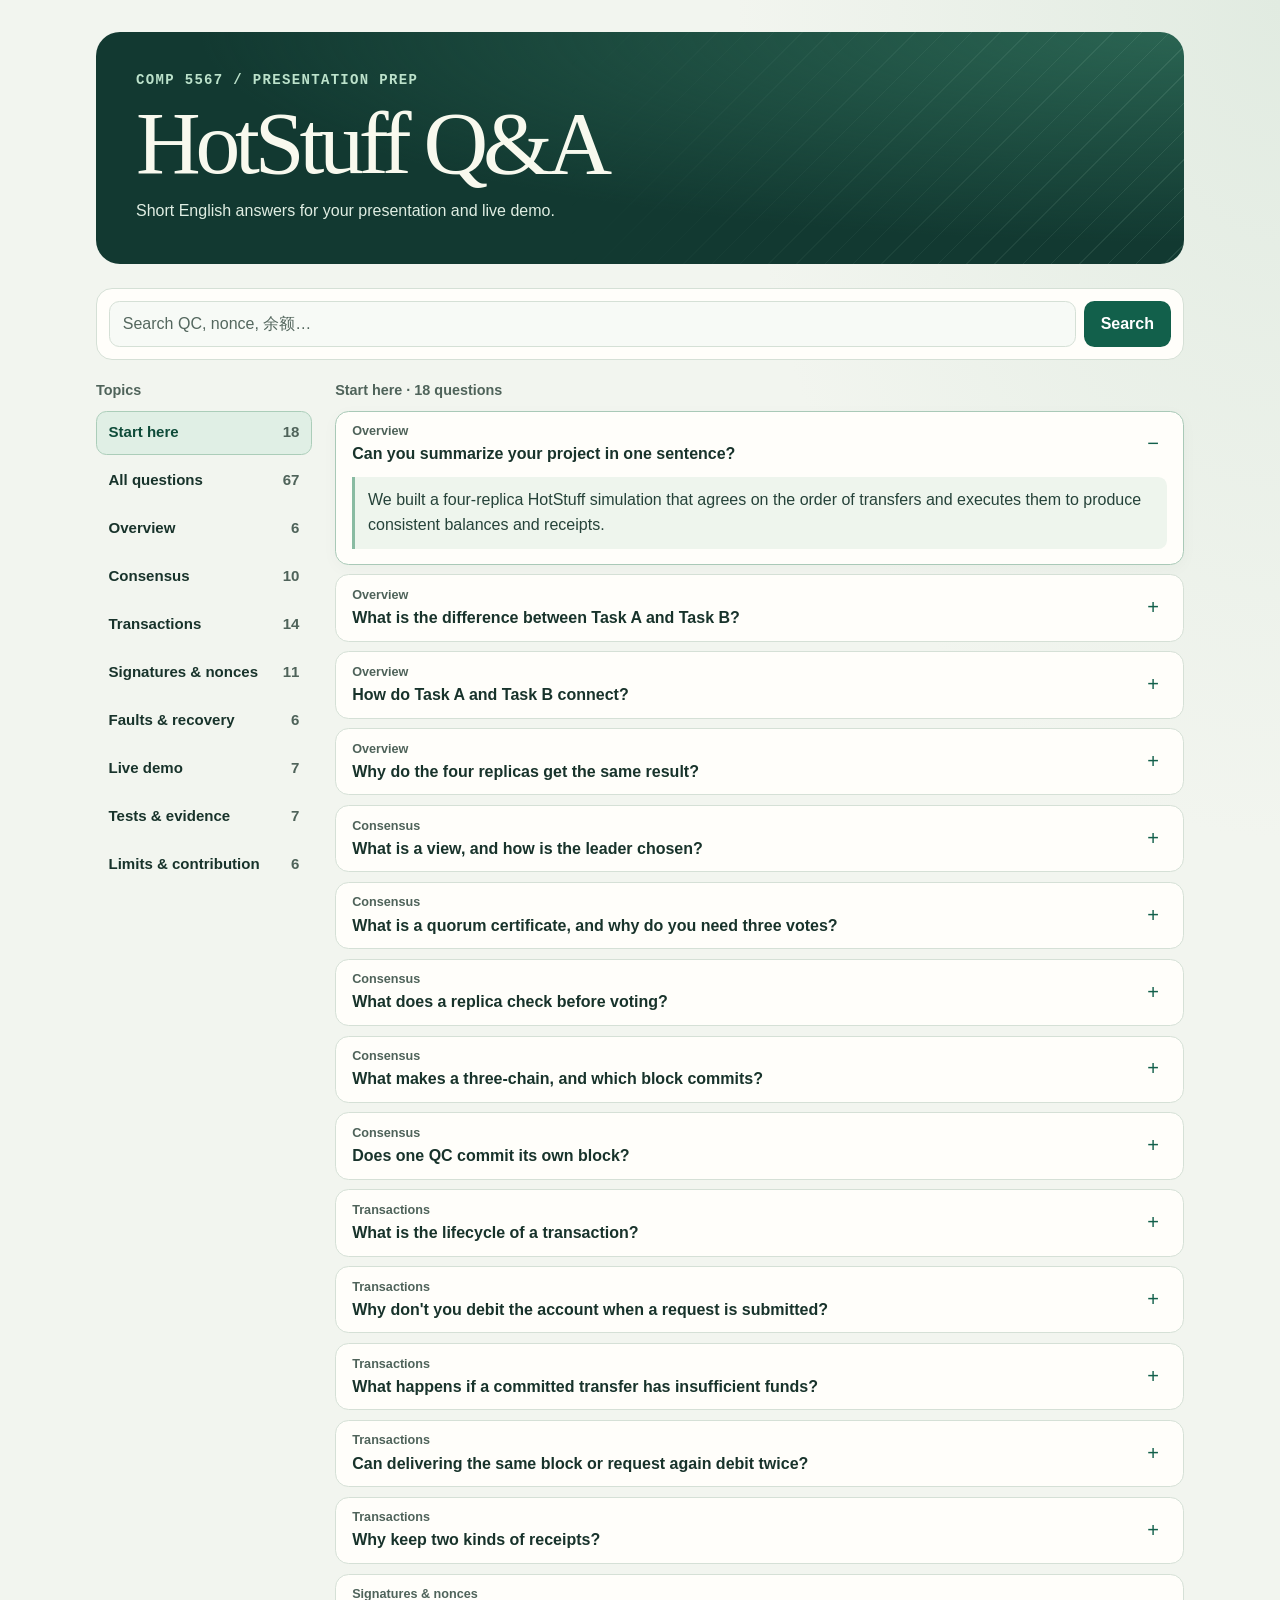
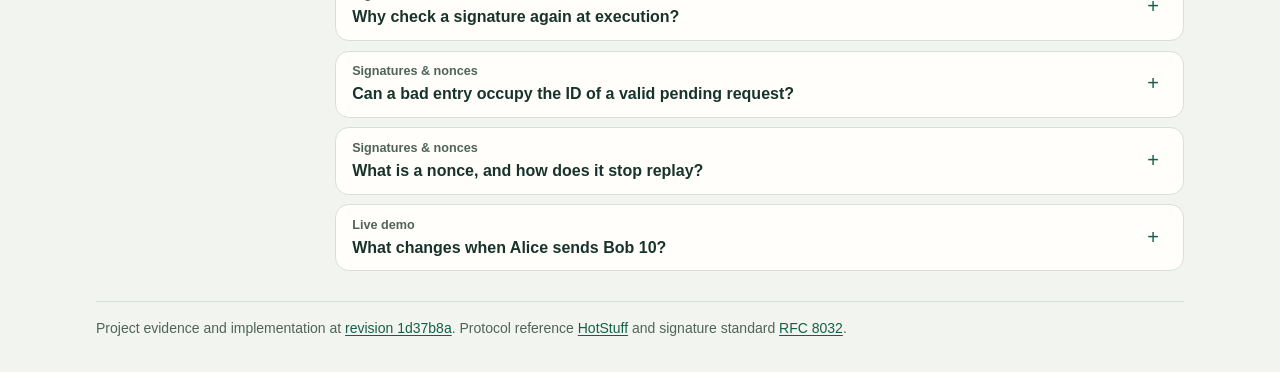
==== index.html @ a010de83 "Publish HotStuff presentation Q&A" ====
<!doctype html>
<html lang="en">
<head>
  <meta charset="utf-8">
  <meta name="viewport" content="width=device-width, initial-scale=1">
  <meta name="theme-color" content="#123931">
  <meta name="description" content="English presentation Q&A for the COMP 5567 HotStuff project.">
  <title>HotStuff Q&amp;A · COMP 5567</title>
  <style>
    :root {
      color-scheme: light;
      --paper: #f2f5ef;
      --surface: #fffefa;
      --ink: #18332b;
      --muted: #4f635a;
      --line: #d5e0d6;
      --accent: #12604b;
      --wash: #e0efe5;
      --hero: #123931;
      --font: "Avenir Next", "Trebuchet MS", sans-serif;
    }

    * { box-sizing: border-box; }
    body {
      margin: 0;
      color: var(--ink);
      background: radial-gradient(ellipse at top right, #e1ebe1, transparent 34rem), var(--paper);
      font: 1rem/1.55 var(--font);
    }
    button, input { font: inherit; }
    button, summary { -webkit-tap-highlight-color: transparent; }
    button { cursor: pointer; }
    [hidden] { display: none !important; }
    :focus-visible { outline: 3px solid #168568; outline-offset: 3px; }
    .shell { width: min(68rem, calc(100% - 3rem)); margin: 0 auto; }
    .hero {
      position: relative;
      overflow: hidden;
      isolation: isolate;
      margin: 2rem auto 1.5rem;
      padding: 2.35rem 2.5rem 2.5rem;
      border-radius: 1.5rem;
      color: #f8f9ee;
      background: radial-gradient(ellipse at top right, #2a6452, transparent 64%), var(--hero);
    }
    .hero::after {
      position: absolute;
      z-index: -1;
      inset: 0;
      content: "";
      background: repeating-linear-gradient(135deg, transparent 0 19px, #a8d2bc20 19px 20px);
      mask-image: linear-gradient(90deg, transparent 43%, #000);
      pointer-events: none;
    }
    .course {
      margin: 0 0 .5rem;
      color: #bce2cb;
      font: 600 .875rem/1.45 "SFMono-Regular", Consolas, monospace;
      letter-spacing: .095em;
      text-transform: uppercase;
    }
    h1 {
      margin: 0;
      font: 400 clamp(3.25rem, 7vw, 5.8rem)/1 Georgia, "Times New Roman", serif;
      letter-spacing: -.058em;
    }
    .hero p:last-child { max-width: 32rem; margin: .75rem 0 0; color: #e0eee3; }
    .tools {
      background: var(--surface);
      border: 1px solid var(--line);
      border-radius: 1rem;
      padding: .75rem;
      margin-bottom: 1.15rem;
    }
    .search { display: flex; align-items: stretch; gap: .5rem; }
    .search input {
      width: 100%;
      min-width: 0;
      min-height: 2.875rem;
      padding: .58rem .8rem;
      border: 1px solid var(--line);
      border-radius: .65rem;
      background: #f7faf6;
      color: var(--ink);
      font-size: 1rem;
    }
    .search input::placeholder { color: #54675e; }
    .search button {
      min-height: 2.875rem;
      padding: .55rem 1rem;
      border: 1px solid transparent;
      border-radius: .65rem;
      font-weight: 700;
    }
    .search-submit { background: var(--accent); color: white; }
    .search-submit:hover { background: var(--hero); }
    .search-clear { background: var(--wash); color: var(--ink); }
    .layout { display: grid; grid-template-columns: 13.5rem minmax(0, 1fr); gap: 1.45rem; }
    .topics { align-self: start; position: sticky; top: .75rem; }
    .topic-title, .result-header {
      margin: 0 0 .6rem;
      font-size: .9rem;
      font-weight: 700;
      color: var(--muted);
    }
    .topic-list { display: grid; gap: .25rem; }
    .topic-select { display: none; }
    .topic {
      display: flex;
      justify-content: space-between;
      gap: .7rem;
      min-height: 2.75rem;
      padding: .54rem .72rem;
      text-align: left;
      border: 1px solid transparent;
      border-radius: .65rem;
      background: transparent;
      color: var(--ink);
      font-size: .94rem;
      font-weight: 650;
    }
    .topic-count { color: var(--muted); font-variant-numeric: tabular-nums; }
    .topic:hover { background: #e9f0e8; }
    .topic[aria-pressed="true"] {
      background: var(--wash);
      border-color: #abcdb9;
      color: #0e4b39;
    }
    .card {
      margin: 0 0 .6rem;
      border: 1px solid var(--line);
      border-radius: .85rem;
      background: var(--surface);
    }
    .card[open] { border-color: #a9c9b7; box-shadow: 0 4px 16px #14382e08; }
    .card summary {
      display: grid;
      grid-template-columns: 1fr 1.75rem;
      align-items: center;
      gap: .5rem;
      min-height: 3.4rem;
      padding: .72rem 1rem;
      border-radius: .85rem;
      cursor: pointer;
      list-style: none;
      font-weight: 700;
      line-height: 1.38;
    }
    .card summary::-webkit-details-marker { display: none; }
    .card summary::after {
      content: "+";
      justify-self: center;
      color: var(--accent);
      font-size: 1.25rem;
      font-weight: 500;
    }
    .card[open] summary::after { content: "−"; }
    .card summary:hover { background: #f6f9f4; }
    .card-group {
      display: block;
      margin-bottom: .17rem;
      color: var(--muted);
      font-size: .79rem;
      font-weight: 600;
    }
    .answer {
      margin: 0 1rem .9rem;
      padding: .72rem .8rem;
      border-left: 3px solid #89bba2;
      border-radius: 0 .55rem .55rem 0;
      color: #254239;
      background: #eef5ed;
      overflow-wrap: anywhere;
    }
    .empty { padding: 1.25rem; border: 1px dashed #aac2b3; border-radius: .85rem; color: var(--muted); }
    footer { margin-top: 1.25rem; padding: 1rem 0 2rem; border-top: 1px solid var(--line); color: var(--muted); font-size: .875rem; }
    footer a { color: var(--accent); text-underline-offset: .15em; }
    .sr-only {
      position: absolute;
      width: 1px;
      height: 1px;
      overflow: hidden;
      clip-path: inset(50%);
      white-space: nowrap;
    }

    @media (max-width: 42rem) {
      .shell { width: calc(100% - 1.5rem); }
      .hero { margin: .75rem auto 1rem; padding: 1.35rem 1.1rem 1.45rem; border-radius: 1rem; }
      .hero p:last-child { margin-top: .55rem; }
      .tools { margin-bottom: .8rem; padding: .5rem; }
      .layout { display: block; }
      .topics { position: static; margin-bottom: .8rem; }
      .topic-title, .topic-list { display: none; }
      .topic-select {
        display: flex;
        align-items: center;
        gap: .6rem;
        color: var(--muted);
        font-size: .9rem;
        font-weight: 700;
      }
      .topic-select select {
        min-width: 0;
        min-height: 2.75rem;
        flex: 1;
        padding: .45rem .65rem;
        border: 1px solid #abcdb9;
        border-radius: .65rem;
        background: var(--surface);
        color: var(--ink);
        font: inherit;
      }
      .card summary { padding-inline: .8rem .54rem; }
      .answer { margin-inline: .8rem; }
      .search button { padding-inline: .66rem; }
    }
  </style>
</head>
<body>
  <header class="shell hero">
    <p class="course">COMP 5567 / Presentation prep</p>
    <h1>HotStuff Q&amp;A</h1>
    <p>Short English answers for your presentation and live demo.</p>
  </header>
  <main class="shell">
    <div class="tools">
      <form class="search" id="search-form" role="search">
        <label class="sr-only" for="search">Search questions and answers</label>
        <input id="search" type="search" placeholder="Search QC, nonce, 余额…" autocomplete="off" spellcheck="false">
        <button type="submit" class="search-submit">Search</button>
        <button type="button" class="search-clear" id="clear" hidden>Clear</button>
      </form>
    </div>
    <div class="layout">
      <nav class="topics" aria-label="Question topics">
        <p class="topic-title">Topics</p>
        <div class="topic-list" id="topics"></div>
        <label class="topic-select" for="topic-select">Topic
          <select id="topic-select"></select>
        </label>
      </nav>
      <section aria-labelledby="results">
        <h2 class="result-header" id="results" aria-live="polite"></h2>
        <div id="cards"></div>
        <p class="empty" id="empty" hidden>No matches. Try a shorter keyword or select All questions.</p>
        <noscript><p class="empty">Enable JavaScript to use the question list and search.</p></noscript>
      </section>
    </div>
    <footer>
      Project evidence and implementation at <a href="https://github.com/Oxidaner/COMP-5567-Distributed-Algorithms-and-Protocols-for-Blockchains-HotStuff-Project-Specification/tree/1d37b8a6346de3d87892faee4969b7e118e3c074">revision 1d37b8a</a>.
      Protocol reference <a href="https://reitermk.github.io/papers/2019/PODC.pdf">HotStuff</a> and signature standard <a href="https://www.rfc-editor.org/rfc/rfc8032">RFC 8032</a>.
    </footer>
  </main>
  <script>
    const groups = [
      { label: "Overview", items: [
        ["Can you summarize your project in one sentence?", "We built a four-replica HotStuff simulation that agrees on the order of transfers and executes them to produce consistent balances and receipts.", "overview introduction project summary 概述 项目", true],
        ["What is the difference between Task A and Task B?", "Task A agrees on the order of blocks and decides which ones are committed. Task B executes the transactions in those blocks and records the balances and receipts.", "roles architecture 分工 区别", true],
        ["How do Task A and Task B connect?", "After a quorum certificate is formed, dispatch_qc calls receive_qc on each replica. It hands the newly committed block IDs to execute_committed and then finalizes the transaction pool.", "handoff integration form_qc Node 接口 衔接", true],
        ["Why do the four replicas get the same result?", "They start with the same ledger and execute the same committed transactions in the same order. Each state machine uses deterministic rules without depending on a clock or random choices.", "replicated state machine determinism consistency agreement 一致性 确定性", true],
        ["How is the simulator organized?", "FastAPI and the dashboard expose the controls. HotStuffDemo runs the event queue. Each Node keeps its own consensus state and StateMachine. The whole simulation runs in one process.", "architecture layers coordinator frontend backend 结构 架构"],
        ["Which parts came from the starter?", "The starter supplied the framework, event queue, routes, dashboard and dispatch_qc. The project fills in the consensus and execution methods and adds signing, receipt display and verification tests.", "provided reused original files 教学模板"],
      ] },
      { label: "Consensus", items: [
        ["What is a view, and how is the leader chosen?", "A view is one round of consensus. The simulator rotates the leader from Node 1 through Node 4 as the view increases. It preserves the replicas' voting history and locks.", "leader round robin rotation next_view enter_view 视图 换届", true],
        ["How does the leader choose a parent block?", "It uses the block certified by its HighQC. The proposal includes that parent certificate as evidence for why it extends that block.", "propose justification parent branch 父块 提案"],
        ["What is a quorum certificate, and why do you need three votes?", "A QC records at least three distinct votes for the same block and view. Two sets of three among four replicas overlap in at least two identities. With at most one faulty replica, at least one identity in the overlap is correct.", "QC 3-of-4 majority BFT intersection 证书 法定人数", true],
        ["What does a replica check before voting?", "It checks the current leader, current view and the registered QC for the parent. It can vote only once per view and only when the proposal extends its locked branch or cites a newer parent QC.", "vote can_vote safe node lock rule 安全投票", true],
        ["What is the difference between HighQC and LockedQC?", "HighQC is the highest valid certificate the replica has learned and helps choose a parent. LockedQC protects a branch during voting. A proposal on a different branch needs a parent certificate newer than the lock.", "highest lock locked branch 锁"],
        ["What makes a three-chain, and which block commits?", "In our simulator, three directly linked blocks need QCs in consecutive views. When the third block gets its QC, the first block can commit together with any still-uncommitted ancestors, in ancestor-first order.", "A4 consecutive certify grandparent 三链 提交", true],
        ["Does one QC commit its own block?", "A QC certifies that block. In a normal sequence, the QC for B2 leaves B1 uncommitted. The QC for B3 completes the three-chain and commits B1.", "certified versus committed one qc 认证 确认", true],
        ["What happens if there is a gap between views?", "A view gap delays commitment because that chain is not consecutive. A later consecutive three-chain can still commit its oldest block and the earlier ancestors.", "timeout skipped view gap 连续 缺口"],
        ["Why are empty blocks useful?", "They keep consensus moving when there are no new transactions. They can also help commit earlier blocks and let us test Task A separately.", "empty payload no transactions 空块"],
        ["Can one node or two votes form a QC?", "The quorum remains three distinct valid voters. A leader cannot certify its own proposal alone, and repeated votes by one identity do not increase the count.", "quorum duplicate threshold 两票"],
      ] },
      { label: "Transactions", items: [
        ["What is the lifecycle of a transaction?", "A signed request enters the mempool. The leader selects it for a proposal. After the block commits, the replicas execute the payload, store receipts and remove finalized requests from the pool.", "lifecycle transaction flow B1 B2 B3 B4 交易流程", true],
        ["Why don't you debit the account when a request is submitted?", "At submission we do not have a committed order. That order determines which payments can succeed when an account tries to spend more than its balance. We debit only during committed execution.", "admission pending mempool early double spending 扣款 入池", true],
        ["What does submit validate?", "It checks that both accounts exist, the amount is a strict integer from one to one million, the nonce is a non-negative integer and the sender signature is valid. A new request also has to fit the sender's consecutive nonce queue.", "B1 submit validation invalid amount 准入 校验 金额"],
        ["What is the mempool, and when does an item leave it?", "It is the shared pool of admitted requests that are still pending. Selecting a request for a block leaves it in the pool. An execution outcome with a terminal transaction receipt allows it to be removed.", "transaction pool packing finalize_transactions 清池 交易池"],
        ["How do you choose transactions for a block?", "We choose pending requests in insertion order up to the configured limit, five by default. We exclude authenticated IDs already on the chosen parent chain when they are still in flight or have a final receipt.", "B2 select_transactions ancestry packing FIFO 打包 父链"],
        ["What happens to transactions in an abandoned proposal?", "They stay pending. A later leader can select them on a different branch, as long as that branch does not already contain them as eligible entries.", "fork orphan repropose abandoned branch 分叉 废弃"],
        ["How do you stop uncommitted blocks from executing?", "Before any transfer runs, execute_committed verifies that every block is known and locally committed. It also checks the commit order and rejects a batch that skips an earlier nonempty block still waiting to execute.", "B3 gates prevalidation execute_committed atomic 未提交 顺序"],
        ["Does atomic validation mean the whole block is rolled back if a transfer fails?", "Atomic validation applies to the input list of block IDs. After that list passes, each transfer has its own execution result. An insufficient-funds failure leaves earlier successful transfers in place.", "all-or-nothing rollback batch atomic 原子性 回滚"],
        ["What does StateMachine.apply do?", "It verifies identity, looks for a stored receipt and checks the nonce. It then checks the accounts, amount and funds. An eligible transfer updates balances and the nonce, and the execution result is recorded.", "apply debit credit ledger B3 B4 记账"],
        ["What happens if a committed transfer has insufficient funds?", "The balances stay the same and the transfer gets a rejected receipt. If the request is authenticated and its nonce matches, that nonce is consumed once and the finalized request leaves the pool.", "B3 B4 rejected balance failure insufficient 余额不足 失败", true],
        ["Can delivering the same block or request again debit twice?", "Re-delivering an executed block returns the stored position results. At the transaction level, a valid repeated ID returns its existing receipt. Both layers prevent a second debit.", "B4 retries idempotent duplicate redelivery 幂等 重试", true],
        ["Why keep two kinds of receipts?", "The canonical receipt is keyed by transaction ID for final status and deduplication. The execution receipt records the outcome at a block and position. That lets us expose a rejected entry without assigning its result to a legitimate transaction ID.", "canonical execution_receipts position identity 两类回执 位置", true],
        ["What does the batch limit control?", "It is the maximum number of transactions in each new proposal. The default is five. The UI offers one, two and five, and the API accepts positive integers. Reset restores five.", "B5 configure_batch payload capacity 上限 批量"],
        ["Why do you reject true as a batch limit?", "In Python, bool is a subclass of int. Requiring the actual int type prevents true from being accepted as one. Zero, negatives, fractions and strings are rejected too.", "B5 Python bool isinstance strict integer 布尔"],
      ] },
      { label: "Signatures & nonces", items: [
        ["What is signed, and who signs it?", "The browser or command-line client signs the same canonical JSON with the sender's Ed25519 private key. That JSON includes the chain domain, sender, receiver, amount and nonce. The replica verifies with the sender's public key.", "B6 Ed25519 canonical payload web crypto CLI 签名 私钥 公钥"],
        ["Why do you need canonical JSON and a chain domain?", "Sorted keys and compact JSON make the signed bytes identical across clients and replicas. The chain field binds the signature to this project's domain, so changing the domain changes what is being verified.", "canonicalization sorted domain separation 规范化 域"],
        ["How is the transaction ID calculated?", "It is Tx- followed by the first 24 hexadecimal digits of SHA-256 over the canonical payload. The ID is independent of the signature representation, so resending the same payload preserves its identity.", "stable ID hash digest identity signature case 哈希 身份"],
        ["Why check a signature again at execution?", "A replica executes what is inside the committed block. Verifying there checks that the payload still matches the signature and transaction ID, even if it was never accepted by the normal admission path.", "B6 verify twice defense in depth tamper 入池 执行 二次验签", true],
        ["What if the amount changes or a different account signs?", "Verification fails because the signed bytes or the expected public key no longer match. The request cannot enter the pool. If such an entry is encountered inside a committed block, it is rejected without consuming the sender's nonce.", "tampering wrong sender wrong key invalid signature 篡改 错签"],
        ["Can a bad entry occupy the ID of a valid pending request?", "The execution path checks the signature and recomputes the ID before looking up a receipt. Invalid entries get position-level failure results. They do not create a canonical receipt or remove the legitimate pending request.", "forged borrowed ID poisoning canonical failure 冒用 伪造 回执", true],
        ["What is a nonce, and how does it stop replay?", "It is a per-sender sequence number starting at zero. A new execution must use the sender's current nonce. An identical signed retry gets back the existing identity or outcome, while a different request cannot reuse a consumed nonce.", "B6 replay prevention stale past nonce 防重放 序号", true],
        ["Can future nonces be submitted?", "Yes, if the pending requests cover all earlier nonces from the current execution nonce. If zero and one are pending, two can enter the queue. Three is rejected until two is present.", "gap contiguous pending nonce future 缺号 跳号 连续"],
        ["Why does an authenticated failure consume a nonce?", "A valid request with the expected nonce has already taken its place in the committed order. Consuming it records a final outcome and lets later requests proceed. A wrong nonce or invalid signature consumes nothing.", "insufficient funds failure final nonce rejected 失败 消耗"],
        ["What is the difference between Retry and Sign & submit?", "Retry sends the exact same signed request, including its nonce, so it keeps the same ID. Sign and submit creates a new request using the next nonce available for that sender.", "retry button form new nonce 提交按钮 重试"],
        ["Are transaction signatures the same as QC votes?", "Transactions use Ed25519 signatures to verify sender authorization. Consensus QCs use node identities trusted by the simulator. They represent different kinds of evidence.", "consensus certificate threshold signature sender authentication 区别"],
      ] },
      { label: "Faults & recovery", items: [
        ["What happens when the leader crashes?", "The simulated timeout moves the system to a new view and rotates the leader. Three available replicas can continue making QCs. The crashed replica stays frozen until recovery.", "A6 timeout pacemaker failover 领导者 崩溃 超时"],
        ["What if only two replicas can vote?", "They cannot reach the quorum of three. The simulator may advance views, but it cannot certify new blocks with only two votes. We keep the safety threshold fixed.", "stall availability safety liveness 两节点 停滞"],
        ["How does a crashed replica catch up?", "It copies committed history and application state from a live peer. That includes balances, nonces and receipts. Recovery also preserves voting history and retains a higher locally justified lock or QC.", "A6 recover catch up sync receipts 恢复 同步"],
        ["What is equivocation, and how is it handled?", "A leader equivocates when it proposes conflicting blocks in the same view. Correct replicas can vote at most once in that view, and a QC requires three matching votes. That prevents both conflicting blocks from getting QCs under the one-fault model.", "A7 byzantine conflicting proposals double proposal 拜占庭 双提案"],
        ["What is checked when evidence is malformed?", "The system checks that votes come from distinct trusted identities and match the proposal's block and view. It also checks that certificates refer to the right blocks and views. Invalid evidence cannot advance the corresponding certificate or lock state.", "A7 invalid QC duplicate vote certificate malformed 非法 重复投票"],
        ["What is the difference between safety and liveness here?", "Safety means correct replicas do not commit conflicting histories. Liveness means they keep making progress under the required conditions. With only two eligible voters, we see a stall while the quorum rule still protects safety.", "progress agreement fault tolerance 安全性 活性"],
      ] },
      { label: "Live demo", items: [
        ["How would you demonstrate Task A on screen?", "I would reset, then use Next Step to show the leader's proposal, the individual votes and the QC. I would keep stepping until the first block becomes committed and point to the committed chain.", "dashboard preview step 操作 现场 共识"],
        ["What changes when Alice sends Bob 10?", "Both start at 100. While it is pending, they still have 100 each and Alice's nonce is zero. Once the block commits, Alice has 90, Bob has 110, Charlie stays at 100, and Alice's nonce becomes one.", "example worked balance 90 110 success 成功 示例", true],
        ["Which failure case would you show live?", "After Alice sends 10, I would submit another transfer of 101 with her next nonce. It enters the pool, then execution rejects it for insufficient funds. Alice stays at 90, her nonce becomes two and the request leaves the pool.", "demo rejection 101 insufficient funds 余额不足 现场"],
        ["What happens in the two transfers of 80 example?", "Starting at 100, Alice pays Bob 80 first and has 20 left. The next payment of 80 to Charlie is rejected. The final balances are 20, 180 and 100, and Alice's nonce is two.", "slides walkthrough 80 20 180 failed PPT 样例"],
        ["Why might a submitted transfer appear to do nothing?", "It may still be pending or its block may only be certified. I would check that the simulator is running, then look for the block's committed status and its transaction receipt.", "troubleshoot start pause pending why balance no change 卡住"],
        ["How would you show idempotency on the dashboard?", "I would retry the same signed request before commit and point out that there is still one pending ID. Then I would retry after execution and show that the receipt, balances and nonce remain unchanged.", "retry demo validate twice 界面 重试 幂等"],
        ["What does Live nodes agree mean?", "The dashboard compares the committed chain, balances, nonces and both sets of receipts across live replicas. A crashed replica is excluded until it comes back online.", "consistent indicator status agreement 一致 状态"],
      ] },
      { label: "Tests & evidence", items: [
        ["What are your test results?", "The full run on the report's revision passed 100 tests in tests and 41 in extensions_tests, for a total of 141. Those suites include integration checks and cover the recovery, Byzantine, batching and signing extensions.", "counts 141 100 41 test results 测试数量"],
        ["Why do the slides and report have different test counts?", "The slides show an earlier Task B snapshot with 29 core and 23 extension tests. The archived Task B logs show 29 and 24 after an additional extension test. The report records 100 and 41 for the merged project, so I cite the run that matches the version I am discussing.", "29 23 24 discrepancy PPT old slides 测试数字 不一致"],
        ["How did you test that balances change only after commitment?", "An integration test submits Alice to Bob for 10. It checks that she still has 100 after the second QC. When the third QC commits the first block, it checks the new balances and agreement across replicas.", "test_integration A3 A4 B3 before after 认证 提交"],
        ["Did you test Task B apart from Task A?", "Yes. Isolated tests use a committed-history fixture to check execution rules directly. Integration tests go through the actual event queue and dispatch_qc to verify that consensus triggers execution.", "unit integration fixture isolated tests 隔离 集成"],
        ["How did you test batch sizes?", "We ran seven one-unit transfers with limits one, two and five, checked every block against the limit, and checked the seven final receipts. All three runs ended with balances of 93, 107 and 100.", "test_batch seven 7 batching 93 107 批量测试"],
        ["How did you verify retries and signature checks?", "The tests cover retries before and after commit, altered payloads, wrong keys and changed transaction IDs. They also check that a valid request can still execute after an invalid entry claims the same ID.", "test_security security boundaries signatures replay 安全测试"],
        ["Did passing the tests prove the whole protocol correct?", "The tests show the expected results for the cases we exercised, including delivery orders, crashes and invalid requests. We did not formally verify all schedules or benchmark a real distributed deployment.", "proof beyond coverage test limitations formal 证明"],
      ] },
      { label: "Limits & contribution", items: [
        ["Is this running on four physical machines?", "The four replicas run in one process. The event queue simulates messages and timeout ticks, so we can reproduce specific schedules and inspect each step.", "simulation networking one process network P2P 单进程 四台"],
        ["What happens if the whole process restarts?", "The simulation returns to genesis. Its ledger, receipts, nonces and voting history are in memory. Recovery of an individual node works while a live peer still has the state.", "durability persistent storage process restart 重启 持久化"],
        ["Are the classroom keys safe for real accounts?", "The keys are public test fixtures so that the browser and CLI can reproduce the same signatures. Real accounts would need private key storage, authenticated registration and a deployment-specific signing domain.", "security fixture production key management 教学密钥"],
        ["What would you improve for a real deployment?", "I would start by running the replicas in separate processes and persisting votes, locks and committed state. Then I would add independently verifiable certificates and test network delays and partitions.", "limitation future work production scalability threshold 实际部署 改进"],
        ["Did you measure throughput or latency?", "We ran correctness checks and used the dashboard to observe protocol events. We did not measure production throughput or network latency. The dashboard's step interval is for the demo.", "performance TPS benchmark timing 性能 延迟"],
        ["Which part did you personally work on?", "Use your own work here. A short answer is: “I worked on [function or feature]. I tested [specific scenario], which showed [actual result]. My evidence is [commit or file].”", "contribution individual responsibility AI role commits 个人贡献 分工"],
      ] },
    ];

    const questions = groups.flatMap(({label, items}) => items.map(
      ([question, answer, keywords, priority = false]) => ({label, question, answer, keywords, priority})
    ));
    const filters = [
      {label: "Start here", matches: item => item.priority},
      {label: "All questions", matches: () => true},
      ...groups.map(({label}) => ({label, matches: item => item.label === label})),
    ];
    const allQuestions = filters[1];
    let activeFilter = filters[0];
    const topics = document.querySelector("#topics");
    const topicSelect = document.querySelector("#topic-select");
    const cards = document.querySelector("#cards");
    const input = document.querySelector("#search");
    const clear = document.querySelector("#clear");
    const status = document.querySelector("#results");
    const empty = document.querySelector("#empty");

    function words(text) {
      return text.toLowerCase().replace(/['’]/g, "").replace(/[^\p{L}\p{N}]+/gu, " ").trim();
    }

    for (const item of questions) {
      const details = document.createElement("details");
      details.className = "card";
      const summary = document.createElement("summary");
      const heading = document.createElement("span");
      const group = document.createElement("span");
      group.className = "card-group";
      group.textContent = item.label;
      heading.append(group, document.createTextNode(item.question));
      summary.append(heading);
      const answer = document.createElement("p");
      answer.className = "answer";
      answer.lang = "en";
      answer.textContent = item.answer;
      details.append(summary, answer);
      cards.append(details);
      item.card = details;
      item.group = group;
      item.searchText = words([item.question, item.answer, item.label, item.keywords].join(" "));
    }

    function choose(filter) {
      activeFilter = filter;
      if (filter === filters[0]) input.value = "";
      update();
    }

    for (const [index, filter] of filters.entries()) {
      const button = document.createElement("button");
      button.className = "topic";
      button.type = "button";
      const count = document.createElement("span");
      count.className = "topic-count";
      count.textContent = questions.filter(filter.matches).length;
      button.append(document.createTextNode(filter.label), count);
      button.addEventListener("click", () => choose(filter));
      filter.button = button;
      topics.append(button);
      topicSelect.add(new Option(`${filter.label} (${count.textContent})`, String(index)));
    }

    function update() {
      const tokens = words(input.value).split(" ").filter(Boolean);
      if (tokens.length && activeFilter === filters[0]) activeFilter = allQuestions;
      let matches = 0;
      for (const item of questions) {
        const visible = activeFilter.matches(item) && tokens.every(token => item.searchText.includes(token));
        item.card.hidden = !visible;
        item.group.hidden = activeFilter !== filters[0] && activeFilter !== allQuestions;
        if (visible) matches += 1;
      }
      for (const filter of filters) {
        filter.button.setAttribute("aria-pressed", String(filter === activeFilter));
      }
      topicSelect.value = String(filters.indexOf(activeFilter));
      status.textContent = `${activeFilter.label} · ${matches} ${matches === 1 ? "question" : "questions"}`;
      clear.hidden = !input.value;
      empty.hidden = matches > 0;
    }

    document.querySelector("#search-form").addEventListener("submit", event => {
      event.preventDefault();
      update();
    });
    topicSelect.addEventListener("change", () => choose(filters[Number(topicSelect.value)]));
    input.addEventListener("input", update);
    clear.addEventListener("click", () => {
      input.value = "";
      input.focus();
      update();
    });
    questions[0].card.open = true;
    update();
  </script>
</body>
</html>
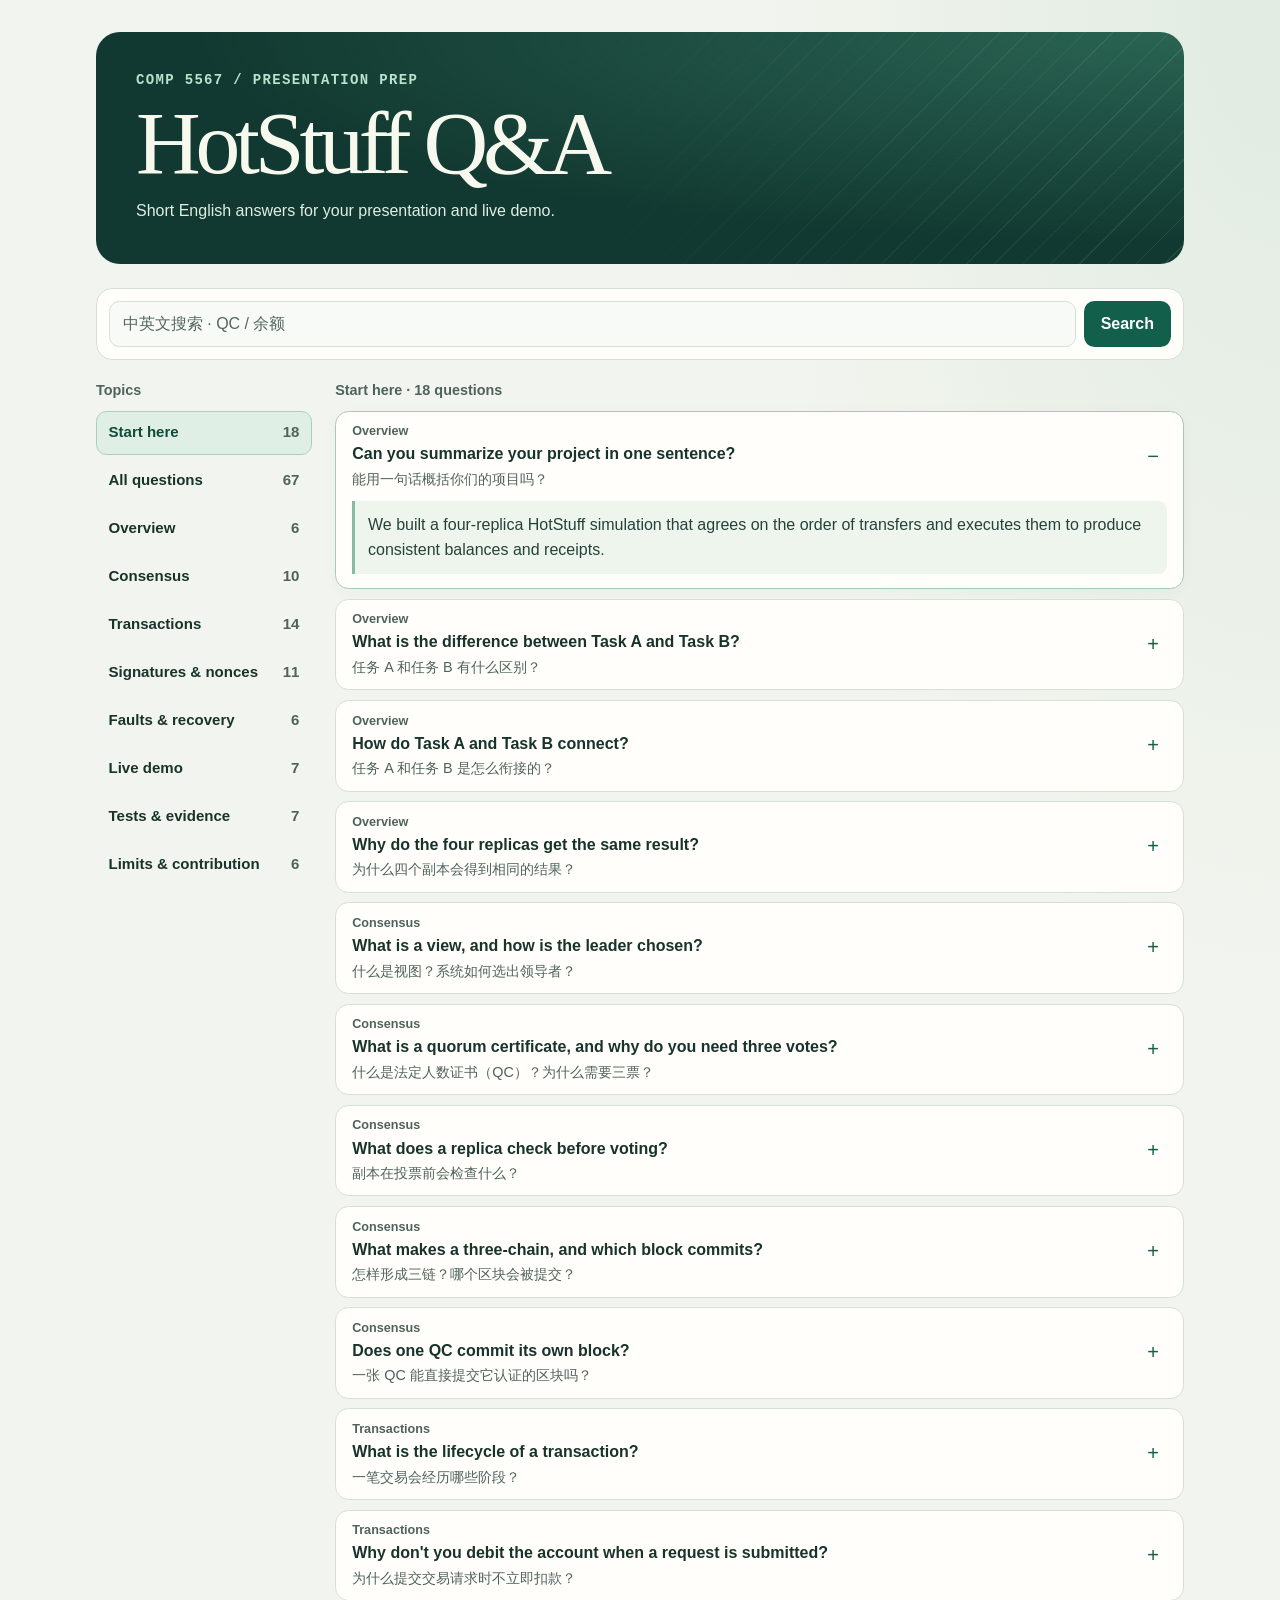
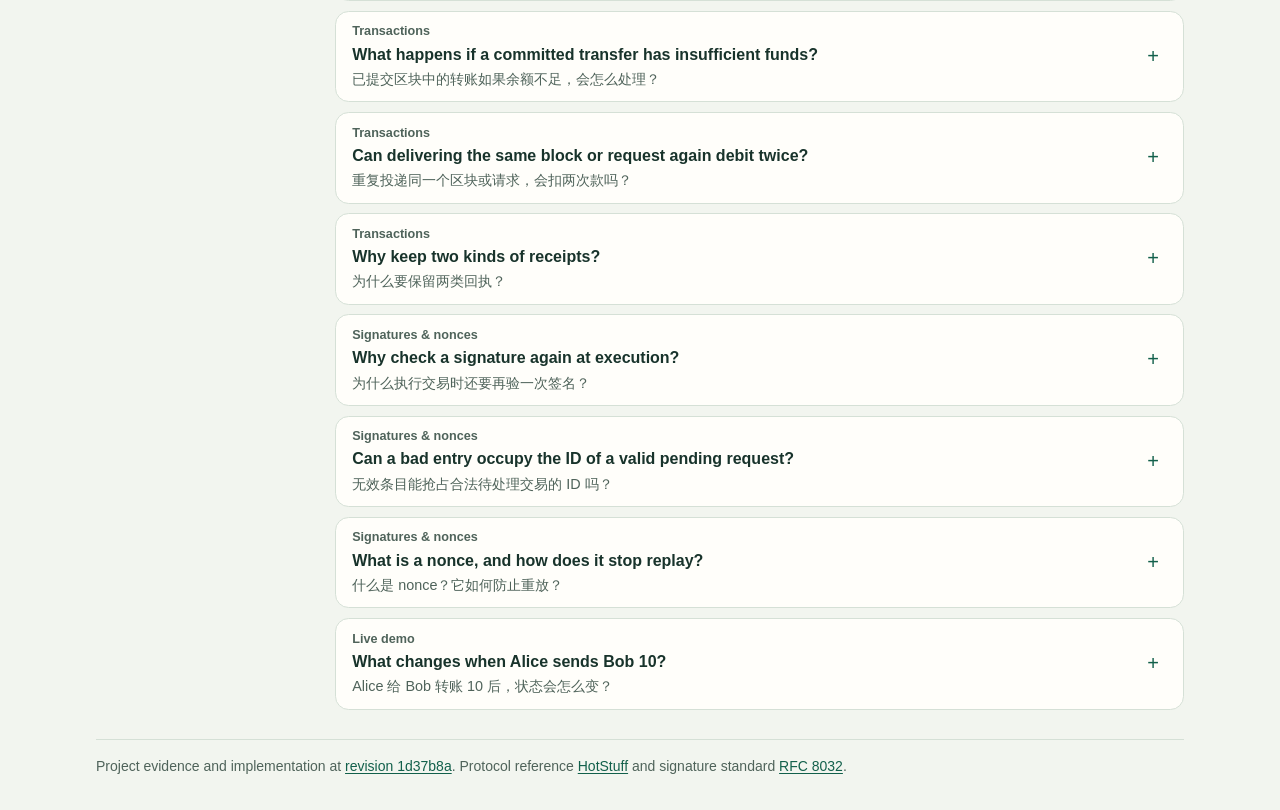
==== commit 70b95adf: "Add Chinese translations and search to presentation Q&A" ====
--- a/index.html
+++ b/index.html
@@ -4,7 +4,7 @@
   <meta charset="utf-8">
   <meta name="viewport" content="width=device-width, initial-scale=1">
   <meta name="theme-color" content="#123931">
-  <meta name="description" content="English presentation Q&A for the COMP 5567 HotStuff project.">
+  <meta name="description" content="Bilingual questions and short English answers for the COMP 5567 HotStuff presentation.">
   <title>HotStuff Q&amp;A · COMP 5567</title>
   <style>
     :root {
@@ -162,6 +162,13 @@
       color: var(--muted);
       font-size: .79rem;
       font-weight: 600;
+    }
+    .question-zh {
+      display: block;
+      margin-top: .28rem;
+      color: var(--muted);
+      font-size: .9rem;
+      font-weight: 400;
     }
     .answer {
       margin: 0 1rem .9rem;
@@ -226,8 +233,8 @@
   <main class="shell">
     <div class="tools">
       <form class="search" id="search-form" role="search">
-        <label class="sr-only" for="search">Search questions and answers</label>
-        <input id="search" type="search" placeholder="Search QC, nonce, 余额…" autocomplete="off" spellcheck="false">
+        <label class="sr-only" for="search">Search in English or Chinese</label>
+        <input id="search" type="search" placeholder="中英文搜索 · QC / 余额" autocomplete="off" spellcheck="false">
         <button type="submit" class="search-submit">Search</button>
         <button type="button" class="search-clear" id="clear" hidden>Clear</button>
       </form>
@@ -255,92 +262,92 @@
   <script>
     const groups = [
       { label: "Overview", items: [
-        ["Can you summarize your project in one sentence?", "We built a four-replica HotStuff simulation that agrees on the order of transfers and executes them to produce consistent balances and receipts.", "overview introduction project summary 概述 项目", true],
-        ["What is the difference between Task A and Task B?", "Task A agrees on the order of blocks and decides which ones are committed. Task B executes the transactions in those blocks and records the balances and receipts.", "roles architecture 分工 区别", true],
-        ["How do Task A and Task B connect?", "After a quorum certificate is formed, dispatch_qc calls receive_qc on each replica. It hands the newly committed block IDs to execute_committed and then finalizes the transaction pool.", "handoff integration form_qc Node 接口 衔接", true],
-        ["Why do the four replicas get the same result?", "They start with the same ledger and execute the same committed transactions in the same order. Each state machine uses deterministic rules without depending on a clock or random choices.", "replicated state machine determinism consistency agreement 一致性 确定性", true],
-        ["How is the simulator organized?", "FastAPI and the dashboard expose the controls. HotStuffDemo runs the event queue. Each Node keeps its own consensus state and StateMachine. The whole simulation runs in one process.", "architecture layers coordinator frontend backend 结构 架构"],
-        ["Which parts came from the starter?", "The starter supplied the framework, event queue, routes, dashboard and dispatch_qc. The project fills in the consensus and execution methods and adds signing, receipt display and verification tests.", "provided reused original files 教学模板"],
+        ["Can you summarize your project in one sentence?", "能用一句话概括你们的项目吗？", "We built a four-replica HotStuff simulation that agrees on the order of transfers and executes them to produce consistent balances and receipts.", "overview introduction project summary 概述 项目", true],
+        ["What is the difference between Task A and Task B?", "任务 A 和任务 B 有什么区别？", "Task A agrees on the order of blocks and decides which ones are committed. Task B executes the transactions in those blocks and records the balances and receipts.", "roles architecture 分工 区别", true],
+        ["How do Task A and Task B connect?", "任务 A 和任务 B 是怎么衔接的？", "After a quorum certificate is formed, dispatch_qc calls receive_qc on each replica. It hands the newly committed block IDs to execute_committed and then finalizes the transaction pool.", "handoff integration form_qc Node 接口 衔接", true],
+        ["Why do the four replicas get the same result?", "为什么四个副本会得到相同的结果？", "They start with the same ledger and execute the same committed transactions in the same order. Each state machine uses deterministic rules without depending on a clock or random choices.", "replicated state machine determinism consistency agreement 一致性 确定性", true],
+        ["How is the simulator organized?", "模拟器的架构是怎样的？", "FastAPI and the dashboard expose the controls. HotStuffDemo runs the event queue. Each Node keeps its own consensus state and StateMachine. The whole simulation runs in one process.", "architecture layers coordinator frontend backend 结构 架构"],
+        ["Which parts came from the starter?", "哪些部分来自课程提供的起始代码？", "The starter supplied the framework, event queue, routes, dashboard and dispatch_qc. The project fills in the consensus and execution methods and adds signing, receipt display and verification tests.", "provided reused original files 教学模板"],
       ] },
       { label: "Consensus", items: [
-        ["What is a view, and how is the leader chosen?", "A view is one round of consensus. The simulator rotates the leader from Node 1 through Node 4 as the view increases. It preserves the replicas' voting history and locks.", "leader round robin rotation next_view enter_view 视图 换届", true],
-        ["How does the leader choose a parent block?", "It uses the block certified by its HighQC. The proposal includes that parent certificate as evidence for why it extends that block.", "propose justification parent branch 父块 提案"],
-        ["What is a quorum certificate, and why do you need three votes?", "A QC records at least three distinct votes for the same block and view. Two sets of three among four replicas overlap in at least two identities. With at most one faulty replica, at least one identity in the overlap is correct.", "QC 3-of-4 majority BFT intersection 证书 法定人数", true],
-        ["What does a replica check before voting?", "It checks the current leader, current view and the registered QC for the parent. It can vote only once per view and only when the proposal extends its locked branch or cites a newer parent QC.", "vote can_vote safe node lock rule 安全投票", true],
-        ["What is the difference between HighQC and LockedQC?", "HighQC is the highest valid certificate the replica has learned and helps choose a parent. LockedQC protects a branch during voting. A proposal on a different branch needs a parent certificate newer than the lock.", "highest lock locked branch 锁"],
-        ["What makes a three-chain, and which block commits?", "In our simulator, three directly linked blocks need QCs in consecutive views. When the third block gets its QC, the first block can commit together with any still-uncommitted ancestors, in ancestor-first order.", "A4 consecutive certify grandparent 三链 提交", true],
-        ["Does one QC commit its own block?", "A QC certifies that block. In a normal sequence, the QC for B2 leaves B1 uncommitted. The QC for B3 completes the three-chain and commits B1.", "certified versus committed one qc 认证 确认", true],
-        ["What happens if there is a gap between views?", "A view gap delays commitment because that chain is not consecutive. A later consecutive three-chain can still commit its oldest block and the earlier ancestors.", "timeout skipped view gap 连续 缺口"],
-        ["Why are empty blocks useful?", "They keep consensus moving when there are no new transactions. They can also help commit earlier blocks and let us test Task A separately.", "empty payload no transactions 空块"],
-        ["Can one node or two votes form a QC?", "The quorum remains three distinct valid voters. A leader cannot certify its own proposal alone, and repeated votes by one identity do not increase the count.", "quorum duplicate threshold 两票"],
+        ["What is a view, and how is the leader chosen?", "什么是视图？系统如何选出领导者？", "A view is one round of consensus. The simulator rotates the leader from Node 1 through Node 4 as the view increases. It preserves the replicas' voting history and locks.", "leader round robin rotation next_view enter_view 视图 换届", true],
+        ["How does the leader choose a parent block?", "领导者如何选择父区块？", "It uses the block certified by its HighQC. The proposal includes that parent certificate as evidence for why it extends that block.", "propose justification parent branch 父块 提案"],
+        ["What is a quorum certificate, and why do you need three votes?", "什么是法定人数证书（QC）？为什么需要三票？", "A QC records at least three distinct votes for the same block and view. Two sets of three among four replicas overlap in at least two identities. With at most one faulty replica, at least one identity in the overlap is correct.", "QC 3-of-4 majority BFT intersection 证书 法定人数", true],
+        ["What does a replica check before voting?", "副本在投票前会检查什么？", "It checks the current leader, current view and the registered QC for the parent. It can vote only once per view and only when the proposal extends its locked branch or cites a newer parent QC.", "vote can_vote safe node lock rule 安全投票", true],
+        ["What is the difference between HighQC and LockedQC?", "HighQC 和 LockedQC 有什么区别？", "HighQC is the highest valid certificate the replica has learned and helps choose a parent. LockedQC protects a branch during voting. A proposal on a different branch needs a parent certificate newer than the lock.", "highest lock locked branch 锁"],
+        ["What makes a three-chain, and which block commits?", "怎样形成三链？哪个区块会被提交？", "In our simulator, three directly linked blocks need QCs in consecutive views. When the third block gets its QC, the first block can commit together with any still-uncommitted ancestors, in ancestor-first order.", "A4 consecutive certify grandparent 三链 提交", true],
+        ["Does one QC commit its own block?", "一张 QC 能直接提交它认证的区块吗？", "A QC certifies that block. In a normal sequence, the QC for B2 leaves B1 uncommitted. The QC for B3 completes the three-chain and commits B1.", "certified versus committed one qc 认证 确认", true],
+        ["What happens if there is a gap between views?", "如果视图编号不连续，会发生什么？", "A view gap delays commitment because that chain is not consecutive. A later consecutive three-chain can still commit its oldest block and the earlier ancestors.", "timeout skipped view gap 连续 缺口"],
+        ["Why are empty blocks useful?", "为什么需要空块？", "They keep consensus moving when there are no new transactions. They can also help commit earlier blocks and let us test Task A separately.", "empty payload no transactions 空块"],
+        ["Can one node or two votes form a QC?", "一个节点或两张票能形成 QC 吗？", "The quorum remains three distinct valid voters. A leader cannot certify its own proposal alone, and repeated votes by one identity do not increase the count.", "quorum duplicate threshold 两票"],
       ] },
       { label: "Transactions", items: [
-        ["What is the lifecycle of a transaction?", "A signed request enters the mempool. The leader selects it for a proposal. After the block commits, the replicas execute the payload, store receipts and remove finalized requests from the pool.", "lifecycle transaction flow B1 B2 B3 B4 交易流程", true],
-        ["Why don't you debit the account when a request is submitted?", "At submission we do not have a committed order. That order determines which payments can succeed when an account tries to spend more than its balance. We debit only during committed execution.", "admission pending mempool early double spending 扣款 入池", true],
-        ["What does submit validate?", "It checks that both accounts exist, the amount is a strict integer from one to one million, the nonce is a non-negative integer and the sender signature is valid. A new request also has to fit the sender's consecutive nonce queue.", "B1 submit validation invalid amount 准入 校验 金额"],
-        ["What is the mempool, and when does an item leave it?", "It is the shared pool of admitted requests that are still pending. Selecting a request for a block leaves it in the pool. An execution outcome with a terminal transaction receipt allows it to be removed.", "transaction pool packing finalize_transactions 清池 交易池"],
-        ["How do you choose transactions for a block?", "We choose pending requests in insertion order up to the configured limit, five by default. We exclude authenticated IDs already on the chosen parent chain when they are still in flight or have a final receipt.", "B2 select_transactions ancestry packing FIFO 打包 父链"],
-        ["What happens to transactions in an abandoned proposal?", "They stay pending. A later leader can select them on a different branch, as long as that branch does not already contain them as eligible entries.", "fork orphan repropose abandoned branch 分叉 废弃"],
-        ["How do you stop uncommitted blocks from executing?", "Before any transfer runs, execute_committed verifies that every block is known and locally committed. It also checks the commit order and rejects a batch that skips an earlier nonempty block still waiting to execute.", "B3 gates prevalidation execute_committed atomic 未提交 顺序"],
-        ["Does atomic validation mean the whole block is rolled back if a transfer fails?", "Atomic validation applies to the input list of block IDs. After that list passes, each transfer has its own execution result. An insufficient-funds failure leaves earlier successful transfers in place.", "all-or-nothing rollback batch atomic 原子性 回滚"],
-        ["What does StateMachine.apply do?", "It verifies identity, looks for a stored receipt and checks the nonce. It then checks the accounts, amount and funds. An eligible transfer updates balances and the nonce, and the execution result is recorded.", "apply debit credit ledger B3 B4 记账"],
-        ["What happens if a committed transfer has insufficient funds?", "The balances stay the same and the transfer gets a rejected receipt. If the request is authenticated and its nonce matches, that nonce is consumed once and the finalized request leaves the pool.", "B3 B4 rejected balance failure insufficient 余额不足 失败", true],
-        ["Can delivering the same block or request again debit twice?", "Re-delivering an executed block returns the stored position results. At the transaction level, a valid repeated ID returns its existing receipt. Both layers prevent a second debit.", "B4 retries idempotent duplicate redelivery 幂等 重试", true],
-        ["Why keep two kinds of receipts?", "The canonical receipt is keyed by transaction ID for final status and deduplication. The execution receipt records the outcome at a block and position. That lets us expose a rejected entry without assigning its result to a legitimate transaction ID.", "canonical execution_receipts position identity 两类回执 位置", true],
-        ["What does the batch limit control?", "It is the maximum number of transactions in each new proposal. The default is five. The UI offers one, two and five, and the API accepts positive integers. Reset restores five.", "B5 configure_batch payload capacity 上限 批量"],
-        ["Why do you reject true as a batch limit?", "In Python, bool is a subclass of int. Requiring the actual int type prevents true from being accepted as one. Zero, negatives, fractions and strings are rejected too.", "B5 Python bool isinstance strict integer 布尔"],
+        ["What is the lifecycle of a transaction?", "一笔交易会经历哪些阶段？", "A signed request enters the mempool. The leader selects it for a proposal. After the block commits, the replicas execute the payload, store receipts and remove finalized requests from the pool.", "lifecycle transaction flow B1 B2 B3 B4 交易流程", true],
+        ["Why don't you debit the account when a request is submitted?", "为什么提交交易请求时不立即扣款？", "At submission we do not have a committed order. That order determines which payments can succeed when an account tries to spend more than its balance. We debit only during committed execution.", "admission pending mempool early double spending 扣款 入池", true],
+        ["What does submit validate?", "submit 会校验哪些内容？", "It checks that both accounts exist, the amount is a strict integer from one to one million, the nonce is a non-negative integer and the sender signature is valid. A new request also has to fit the sender's consecutive nonce queue.", "B1 submit validation invalid amount 准入 校验 金额"],
+        ["What is the mempool, and when does an item leave it?", "什么是交易池？交易什么时候会离开交易池？", "It is the shared pool of admitted requests that are still pending. Selecting a request for a block leaves it in the pool. An execution outcome with a terminal transaction receipt allows it to be removed.", "transaction pool packing finalize_transactions 清池 交易池"],
+        ["How do you choose transactions for a block?", "怎样为区块选择要打包的交易？", "We choose pending requests in insertion order up to the configured limit, five by default. We exclude authenticated IDs already on the chosen parent chain when they are still in flight or have a final receipt.", "B2 select_transactions ancestry packing FIFO 打包 父链"],
+        ["What happens to transactions in an abandoned proposal?", "废弃提案中的交易会怎样处理？", "They stay pending. A later leader can select them on a different branch, as long as that branch does not already contain them as eligible entries.", "fork orphan repropose abandoned branch 分叉 废弃"],
+        ["How do you stop uncommitted blocks from executing?", "如何防止执行未提交区块中的交易？", "Before any transfer runs, execute_committed verifies that every block is known and locally committed. It also checks the commit order and rejects a batch that skips an earlier nonempty block still waiting to execute.", "B3 gates prevalidation execute_committed atomic 未提交 顺序"],
+        ["Does atomic validation mean the whole block is rolled back if a transfer fails?", "原子校验是否意味着一笔转账失败时，区块会整体回滚？", "Atomic validation applies to the input list of block IDs. After that list passes, each transfer has its own execution result. An insufficient-funds failure leaves earlier successful transfers in place.", "all-or-nothing rollback batch atomic 原子性 回滚"],
+        ["What does StateMachine.apply do?", "StateMachine.apply 做了什么？", "It verifies identity, looks for a stored receipt and checks the nonce. It then checks the accounts, amount and funds. An eligible transfer updates balances and the nonce, and the execution result is recorded.", "apply debit credit ledger B3 B4 记账"],
+        ["What happens if a committed transfer has insufficient funds?", "已提交区块中的转账如果余额不足，会怎么处理？", "The balances stay the same and the transfer gets a rejected receipt. If the request is authenticated and its nonce matches, that nonce is consumed once and the finalized request leaves the pool.", "B3 B4 rejected balance failure insufficient 余额不足 失败", true],
+        ["Can delivering the same block or request again debit twice?", "重复投递同一个区块或请求，会扣两次款吗？", "Re-delivering an executed block returns the stored position results. At the transaction level, a valid repeated ID returns its existing receipt. Both layers prevent a second debit.", "B4 retries idempotent duplicate redelivery 幂等 重试", true],
+        ["Why keep two kinds of receipts?", "为什么要保留两类回执？", "The canonical receipt is keyed by transaction ID for final status and deduplication. The execution receipt records the outcome at a block and position. That lets us expose a rejected entry without assigning its result to a legitimate transaction ID.", "canonical execution_receipts position identity 两类回执 位置", true],
+        ["What does the batch limit control?", "批量上限控制什么？", "It is the maximum number of transactions in each new proposal. The default is five. The UI offers one, two and five, and the API accepts positive integers. Reset restores five.", "B5 configure_batch payload capacity 上限 批量"],
+        ["Why do you reject true as a batch limit?", "为什么不能把 true 用作批量上限？", "In Python, bool is a subclass of int. Requiring the actual int type prevents true from being accepted as one. Zero, negatives, fractions and strings are rejected too.", "B5 Python bool isinstance strict integer 布尔"],
       ] },
       { label: "Signatures & nonces", items: [
-        ["What is signed, and who signs it?", "The browser or command-line client signs the same canonical JSON with the sender's Ed25519 private key. That JSON includes the chain domain, sender, receiver, amount and nonce. The replica verifies with the sender's public key.", "B6 Ed25519 canonical payload web crypto CLI 签名 私钥 公钥"],
-        ["Why do you need canonical JSON and a chain domain?", "Sorted keys and compact JSON make the signed bytes identical across clients and replicas. The chain field binds the signature to this project's domain, so changing the domain changes what is being verified.", "canonicalization sorted domain separation 规范化 域"],
-        ["How is the transaction ID calculated?", "It is Tx- followed by the first 24 hexadecimal digits of SHA-256 over the canonical payload. The ID is independent of the signature representation, so resending the same payload preserves its identity.", "stable ID hash digest identity signature case 哈希 身份"],
-        ["Why check a signature again at execution?", "A replica executes what is inside the committed block. Verifying there checks that the payload still matches the signature and transaction ID, even if it was never accepted by the normal admission path.", "B6 verify twice defense in depth tamper 入池 执行 二次验签", true],
-        ["What if the amount changes or a different account signs?", "Verification fails because the signed bytes or the expected public key no longer match. The request cannot enter the pool. If such an entry is encountered inside a committed block, it is rejected without consuming the sender's nonce.", "tampering wrong sender wrong key invalid signature 篡改 错签"],
-        ["Can a bad entry occupy the ID of a valid pending request?", "The execution path checks the signature and recomputes the ID before looking up a receipt. Invalid entries get position-level failure results. They do not create a canonical receipt or remove the legitimate pending request.", "forged borrowed ID poisoning canonical failure 冒用 伪造 回执", true],
-        ["What is a nonce, and how does it stop replay?", "It is a per-sender sequence number starting at zero. A new execution must use the sender's current nonce. An identical signed retry gets back the existing identity or outcome, while a different request cannot reuse a consumed nonce.", "B6 replay prevention stale past nonce 防重放 序号", true],
-        ["Can future nonces be submitted?", "Yes, if the pending requests cover all earlier nonces from the current execution nonce. If zero and one are pending, two can enter the queue. Three is rejected until two is present.", "gap contiguous pending nonce future 缺号 跳号 连续"],
-        ["Why does an authenticated failure consume a nonce?", "A valid request with the expected nonce has already taken its place in the committed order. Consuming it records a final outcome and lets later requests proceed. A wrong nonce or invalid signature consumes nothing.", "insufficient funds failure final nonce rejected 失败 消耗"],
-        ["What is the difference between Retry and Sign & submit?", "Retry sends the exact same signed request, including its nonce, so it keeps the same ID. Sign and submit creates a new request using the next nonce available for that sender.", "retry button form new nonce 提交按钮 重试"],
-        ["Are transaction signatures the same as QC votes?", "Transactions use Ed25519 signatures to verify sender authorization. Consensus QCs use node identities trusted by the simulator. They represent different kinds of evidence.", "consensus certificate threshold signature sender authentication 区别"],
+        ["What is signed, and who signs it?", "交易签名覆盖哪些内容？由谁签名？", "The browser or command-line client signs the same canonical JSON with the sender's Ed25519 private key. That JSON includes the chain domain, sender, receiver, amount and nonce. The replica verifies with the sender's public key.", "B6 Ed25519 canonical payload web crypto CLI 签名 私钥 公钥"],
+        ["Why do you need canonical JSON and a chain domain?", "为什么需要规范化 JSON 和链域标识？", "Sorted keys and compact JSON make the signed bytes identical across clients and replicas. The chain field binds the signature to this project's domain, so changing the domain changes what is being verified.", "canonicalization sorted domain separation 规范化 域"],
+        ["How is the transaction ID calculated?", "交易 ID 是怎么计算的？", "It is Tx- followed by the first 24 hexadecimal digits of SHA-256 over the canonical payload. The ID is independent of the signature representation, so resending the same payload preserves its identity.", "stable ID hash digest identity signature case 哈希 身份"],
+        ["Why check a signature again at execution?", "为什么执行交易时还要再验一次签名？", "A replica executes what is inside the committed block. Verifying there checks that the payload still matches the signature and transaction ID, even if it was never accepted by the normal admission path.", "B6 verify twice defense in depth tamper 入池 执行 二次验签", true],
+        ["What if the amount changes or a different account signs?", "如果金额被修改，或者由其他账户签名，会怎样？", "Verification fails because the signed bytes or the expected public key no longer match. The request cannot enter the pool. If such an entry is encountered inside a committed block, it is rejected without consuming the sender's nonce.", "tampering wrong sender wrong key invalid signature 篡改 错签"],
+        ["Can a bad entry occupy the ID of a valid pending request?", "无效条目能抢占合法待处理交易的 ID 吗？", "The execution path checks the signature and recomputes the ID before looking up a receipt. Invalid entries get position-level failure results. They do not create a canonical receipt or remove the legitimate pending request.", "forged borrowed ID poisoning canonical failure 冒用 伪造 回执", true],
+        ["What is a nonce, and how does it stop replay?", "什么是 nonce？它如何防止重放？", "It is a per-sender sequence number starting at zero. A new execution must use the sender's current nonce. An identical signed retry gets back the existing identity or outcome, while a different request cannot reuse a consumed nonce.", "B6 replay prevention stale past nonce 防重放 序号", true],
+        ["Can future nonces be submitted?", "可以提前提交使用未来 nonce 的交易吗？", "Yes, if the pending requests cover all earlier nonces from the current execution nonce. If zero and one are pending, two can enter the queue. Three is rejected until two is present.", "gap contiguous pending nonce future 缺号 跳号 连续"],
+        ["Why does an authenticated failure consume a nonce?", "为什么通过身份验证的失败交易也会消耗 nonce？", "A valid request with the expected nonce has already taken its place in the committed order. Consuming it records a final outcome and lets later requests proceed. A wrong nonce or invalid signature consumes nothing.", "insufficient funds failure final nonce rejected 失败 消耗"],
+        ["What is the difference between Retry and Sign & submit?", "Retry 和 Sign & submit 有什么区别？", "Retry sends the exact same signed request, including its nonce, so it keeps the same ID. Sign and submit creates a new request using the next nonce available for that sender.", "retry button form new nonce 提交按钮 重试"],
+        ["Are transaction signatures the same as QC votes?", "交易签名和用于形成 QC 的共识投票是一回事吗？", "Transactions use Ed25519 signatures to verify sender authorization. Consensus QCs use node identities trusted by the simulator. They represent different kinds of evidence.", "consensus certificate threshold signature sender authentication 区别"],
       ] },
       { label: "Faults & recovery", items: [
-        ["What happens when the leader crashes?", "The simulated timeout moves the system to a new view and rotates the leader. Three available replicas can continue making QCs. The crashed replica stays frozen until recovery.", "A6 timeout pacemaker failover 领导者 崩溃 超时"],
-        ["What if only two replicas can vote?", "They cannot reach the quorum of three. The simulator may advance views, but it cannot certify new blocks with only two votes. We keep the safety threshold fixed.", "stall availability safety liveness 两节点 停滞"],
-        ["How does a crashed replica catch up?", "It copies committed history and application state from a live peer. That includes balances, nonces and receipts. Recovery also preserves voting history and retains a higher locally justified lock or QC.", "A6 recover catch up sync receipts 恢复 同步"],
-        ["What is equivocation, and how is it handled?", "A leader equivocates when it proposes conflicting blocks in the same view. Correct replicas can vote at most once in that view, and a QC requires three matching votes. That prevents both conflicting blocks from getting QCs under the one-fault model.", "A7 byzantine conflicting proposals double proposal 拜占庭 双提案"],
-        ["What is checked when evidence is malformed?", "The system checks that votes come from distinct trusted identities and match the proposal's block and view. It also checks that certificates refer to the right blocks and views. Invalid evidence cannot advance the corresponding certificate or lock state.", "A7 invalid QC duplicate vote certificate malformed 非法 重复投票"],
-        ["What is the difference between safety and liveness here?", "Safety means correct replicas do not commit conflicting histories. Liveness means they keep making progress under the required conditions. With only two eligible voters, we see a stall while the quorum rule still protects safety.", "progress agreement fault tolerance 安全性 活性"],
+        ["What happens when the leader crashes?", "领导者崩溃后会发生什么？", "The simulated timeout moves the system to a new view and rotates the leader. Three available replicas can continue making QCs. The crashed replica stays frozen until recovery.", "A6 timeout pacemaker failover 领导者 崩溃 超时"],
+        ["What if only two replicas can vote?", "如果只有两个副本能投票，会发生什么？", "They cannot reach the quorum of three. The simulator may advance views, but it cannot certify new blocks with only two votes. We keep the safety threshold fixed.", "stall availability safety liveness 两节点 停滞"],
+        ["How does a crashed replica catch up?", "崩溃的副本恢复后如何追上其他副本？", "It copies committed history and application state from a live peer. That includes balances, nonces and receipts. Recovery also preserves voting history and retains a higher locally justified lock or QC.", "A6 recover catch up sync receipts 恢复 同步"],
+        ["What is equivocation, and how is it handled?", "什么是同一视图中的冲突提案？系统怎么处理？", "A leader equivocates when it proposes conflicting blocks in the same view. Correct replicas can vote at most once in that view, and a QC requires three matching votes. That prevents both conflicting blocks from getting QCs under the one-fault model.", "A7 byzantine conflicting proposals double proposal 拜占庭 双提案"],
+        ["What is checked when evidence is malformed?", "系统如何检查格式错误或内容无效的共识证据？", "The system checks that votes come from distinct trusted identities and match the proposal's block and view. It also checks that certificates refer to the right blocks and views. Invalid evidence cannot advance the corresponding certificate or lock state.", "A7 invalid QC duplicate vote certificate malformed 非法 重复投票"],
+        ["What is the difference between safety and liveness here?", "在这个项目中，安全性和活性有什么区别？", "Safety means correct replicas do not commit conflicting histories. Liveness means they keep making progress under the required conditions. With only two eligible voters, we see a stall while the quorum rule still protects safety.", "progress agreement fault tolerance 安全性 活性"],
       ] },
       { label: "Live demo", items: [
-        ["How would you demonstrate Task A on screen?", "I would reset, then use Next Step to show the leader's proposal, the individual votes and the QC. I would keep stepping until the first block becomes committed and point to the committed chain.", "dashboard preview step 操作 现场 共识"],
-        ["What changes when Alice sends Bob 10?", "Both start at 100. While it is pending, they still have 100 each and Alice's nonce is zero. Once the block commits, Alice has 90, Bob has 110, Charlie stays at 100, and Alice's nonce becomes one.", "example worked balance 90 110 success 成功 示例", true],
-        ["Which failure case would you show live?", "After Alice sends 10, I would submit another transfer of 101 with her next nonce. It enters the pool, then execution rejects it for insufficient funds. Alice stays at 90, her nonce becomes two and the request leaves the pool.", "demo rejection 101 insufficient funds 余额不足 现场"],
-        ["What happens in the two transfers of 80 example?", "Starting at 100, Alice pays Bob 80 first and has 20 left. The next payment of 80 to Charlie is rejected. The final balances are 20, 180 and 100, and Alice's nonce is two.", "slides walkthrough 80 20 180 failed PPT 样例"],
-        ["Why might a submitted transfer appear to do nothing?", "It may still be pending or its block may only be certified. I would check that the simulator is running, then look for the block's committed status and its transaction receipt.", "troubleshoot start pause pending why balance no change 卡住"],
-        ["How would you show idempotency on the dashboard?", "I would retry the same signed request before commit and point out that there is still one pending ID. Then I would retry after execution and show that the receipt, balances and nonce remain unchanged.", "retry demo validate twice 界面 重试 幂等"],
-        ["What does Live nodes agree mean?", "The dashboard compares the committed chain, balances, nonces and both sets of receipts across live replicas. A crashed replica is excluded until it comes back online.", "consistent indicator status agreement 一致 状态"],
+        ["How would you demonstrate Task A on screen?", "如何在界面上演示任务 A？", "I would reset, then use Next Step to show the leader's proposal, the individual votes and the QC. I would keep stepping until the first block becomes committed and point to the committed chain.", "dashboard preview step 操作 现场 共识"],
+        ["What changes when Alice sends Bob 10?", "Alice 给 Bob 转账 10 后，状态会怎么变？", "Both start at 100. While it is pending, they still have 100 each and Alice's nonce is zero. Once the block commits, Alice has 90, Bob has 110, Charlie stays at 100, and Alice's nonce becomes one.", "example worked balance 90 110 success 成功 示例", true],
+        ["Which failure case would you show live?", "你会现场演示哪个失败场景？", "After Alice sends 10, I would submit another transfer of 101 with her next nonce. It enters the pool, then execution rejects it for insufficient funds. Alice stays at 90, her nonce becomes two and the request leaves the pool.", "demo rejection 101 insufficient funds 余额不足 现场"],
+        ["What happens in the two transfers of 80 example?", "连续两笔金额为 80 的转账，结果会怎样？", "Starting at 100, Alice pays Bob 80 first and has 20 left. The next payment of 80 to Charlie is rejected. The final balances are 20, 180 and 100, and Alice's nonce is two.", "slides walkthrough 80 20 180 failed PPT 样例"],
+        ["Why might a submitted transfer appear to do nothing?", "为什么提交了转账，看起来却没有任何变化？", "It may still be pending or its block may only be certified. I would check that the simulator is running, then look for the block's committed status and its transaction receipt.", "troubleshoot start pause pending why balance no change 卡住"],
+        ["How would you show idempotency on the dashboard?", "怎样在界面上演示幂等性？", "I would retry the same signed request before commit and point out that there is still one pending ID. Then I would retry after execution and show that the receipt, balances and nonce remain unchanged.", "retry demo validate twice 界面 重试 幂等"],
+        ["What does Live nodes agree mean?", "Live nodes agree 表示什么？", "The dashboard compares the committed chain, balances, nonces and both sets of receipts across live replicas. A crashed replica is excluded until it comes back online.", "consistent indicator status agreement 一致 状态"],
       ] },
       { label: "Tests & evidence", items: [
-        ["What are your test results?", "The full run on the report's revision passed 100 tests in tests and 41 in extensions_tests, for a total of 141. Those suites include integration checks and cover the recovery, Byzantine, batching and signing extensions.", "counts 141 100 41 test results 测试数量"],
-        ["Why do the slides and report have different test counts?", "The slides show an earlier Task B snapshot with 29 core and 23 extension tests. The archived Task B logs show 29 and 24 after an additional extension test. The report records 100 and 41 for the merged project, so I cite the run that matches the version I am discussing.", "29 23 24 discrepancy PPT old slides 测试数字 不一致"],
-        ["How did you test that balances change only after commitment?", "An integration test submits Alice to Bob for 10. It checks that she still has 100 after the second QC. When the third QC commits the first block, it checks the new balances and agreement across replicas.", "test_integration A3 A4 B3 before after 认证 提交"],
-        ["Did you test Task B apart from Task A?", "Yes. Isolated tests use a committed-history fixture to check execution rules directly. Integration tests go through the actual event queue and dispatch_qc to verify that consensus triggers execution.", "unit integration fixture isolated tests 隔离 集成"],
-        ["How did you test batch sizes?", "We ran seven one-unit transfers with limits one, two and five, checked every block against the limit, and checked the seven final receipts. All three runs ended with balances of 93, 107 and 100.", "test_batch seven 7 batching 93 107 批量测试"],
-        ["How did you verify retries and signature checks?", "The tests cover retries before and after commit, altered payloads, wrong keys and changed transaction IDs. They also check that a valid request can still execute after an invalid entry claims the same ID.", "test_security security boundaries signatures replay 安全测试"],
-        ["Did passing the tests prove the whole protocol correct?", "The tests show the expected results for the cases we exercised, including delivery orders, crashes and invalid requests. We did not formally verify all schedules or benchmark a real distributed deployment.", "proof beyond coverage test limitations formal 证明"],
+        ["What are your test results?", "测试结果怎么样？", "The full run on the report's revision passed 100 tests in tests and 41 in extensions_tests, for a total of 141. Those suites include integration checks and cover the recovery, Byzantine, batching and signing extensions.", "counts 141 100 41 test results 测试数量"],
+        ["Why do the slides and report have different test counts?", "为什么幻灯片和报告里的测试数量不同？", "The slides show an earlier Task B snapshot with 29 core and 23 extension tests. The archived Task B logs show 29 and 24 after an additional extension test. The report records 100 and 41 for the merged project, so I cite the run that matches the version I am discussing.", "29 23 24 discrepancy PPT old slides 测试数字 不一致"],
+        ["How did you test that balances change only after commitment?", "如何验证余额只在区块提交后才变化？", "An integration test submits Alice to Bob for 10. It checks that she still has 100 after the second QC. When the third QC commits the first block, it checks the new balances and agreement across replicas.", "test_integration A3 A4 B3 before after 认证 提交"],
+        ["Did you test Task B apart from Task A?", "有没有独立于任务 A 测试任务 B？", "Yes. Isolated tests use a committed-history fixture to check execution rules directly. Integration tests go through the actual event queue and dispatch_qc to verify that consensus triggers execution.", "unit integration fixture isolated tests 隔离 集成"],
+        ["How did you test batch sizes?", "怎样验证不同的批量大小？", "We ran seven one-unit transfers with limits one, two and five, checked every block against the limit, and checked the seven final receipts. All three runs ended with balances of 93, 107 and 100.", "test_batch seven 7 batching 93 107 批量测试"],
+        ["How did you verify retries and signature checks?", "如何验证重试行为和签名检查？", "The tests cover retries before and after commit, altered payloads, wrong keys and changed transaction IDs. They also check that a valid request can still execute after an invalid entry claims the same ID.", "test_security security boundaries signatures replay 安全测试"],
+        ["Did passing the tests prove the whole protocol correct?", "通过测试能证明整个协议正确吗？", "The tests show the expected results for the cases we exercised, including delivery orders, crashes and invalid requests. We did not formally verify all schedules or benchmark a real distributed deployment.", "proof beyond coverage test limitations formal 证明"],
       ] },
       { label: "Limits & contribution", items: [
-        ["Is this running on four physical machines?", "The four replicas run in one process. The event queue simulates messages and timeout ticks, so we can reproduce specific schedules and inspect each step.", "simulation networking one process network P2P 单进程 四台"],
-        ["What happens if the whole process restarts?", "The simulation returns to genesis. Its ledger, receipts, nonces and voting history are in memory. Recovery of an individual node works while a live peer still has the state.", "durability persistent storage process restart 重启 持久化"],
-        ["Are the classroom keys safe for real accounts?", "The keys are public test fixtures so that the browser and CLI can reproduce the same signatures. Real accounts would need private key storage, authenticated registration and a deployment-specific signing domain.", "security fixture production key management 教学密钥"],
-        ["What would you improve for a real deployment?", "I would start by running the replicas in separate processes and persisting votes, locks and committed state. Then I would add independently verifiable certificates and test network delays and partitions.", "limitation future work production scalability threshold 实际部署 改进"],
-        ["Did you measure throughput or latency?", "We ran correctness checks and used the dashboard to observe protocol events. We did not measure production throughput or network latency. The dashboard's step interval is for the demo.", "performance TPS benchmark timing 性能 延迟"],
-        ["Which part did you personally work on?", "Use your own work here. A short answer is: “I worked on [function or feature]. I tested [specific scenario], which showed [actual result]. My evidence is [commit or file].”", "contribution individual responsibility AI role commits 个人贡献 分工"],
+        ["Is this running on four physical machines?", "系统是在四台物理机器上运行的吗？", "The four replicas run in one process. The event queue simulates messages and timeout ticks, so we can reproduce specific schedules and inspect each step.", "simulation networking one process network P2P 单进程 四台"],
+        ["What happens if the whole process restarts?", "如果整个进程重启，会发生什么？", "The simulation returns to genesis. Its ledger, receipts, nonces and voting history are in memory. Recovery of an individual node works while a live peer still has the state.", "durability persistent storage process restart 重启 持久化"],
+        ["Are the classroom keys safe for real accounts?", "课堂测试密钥能安全地用于真实账户吗？", "The keys are public test fixtures so that the browser and CLI can reproduce the same signatures. Real accounts would need private key storage, authenticated registration and a deployment-specific signing domain.", "security fixture production key management 教学密钥"],
+        ["What would you improve for a real deployment?", "如果要实际部署，你会改进哪些地方？", "I would start by running the replicas in separate processes and persisting votes, locks and committed state. Then I would add independently verifiable certificates and test network delays and partitions.", "limitation future work production scalability threshold 实际部署 改进"],
+        ["Did you measure throughput or latency?", "你们测过吞吐量或延迟吗？", "We ran correctness checks and used the dashboard to observe protocol events. We did not measure production throughput or network latency. The dashboard's step interval is for the demo.", "performance TPS benchmark timing 性能 延迟"],
+        ["Which part did you personally work on?", "你个人负责了项目的哪一部分？", "Use your own work here. A short answer is: “I worked on [function or feature]. I tested [specific scenario], which showed [actual result]. My evidence is [commit or file].”", "contribution individual responsibility AI role commits 个人贡献 分工"],
       ] },
     ];
 
     const questions = groups.flatMap(({label, items}) => items.map(
-      ([question, answer, keywords, priority = false]) => ({label, question, answer, keywords, priority})
+      ([question, questionZh, answer, keywords, priority = false]) => ({label, question, questionZh, answer, keywords, priority})
     ));
     const filters = [
       {label: "Start here", matches: item => item.priority},
@@ -369,7 +376,11 @@
       const group = document.createElement("span");
       group.className = "card-group";
       group.textContent = item.label;
-      heading.append(group, document.createTextNode(item.question));
+      const translation = document.createElement("span");
+      translation.className = "question-zh";
+      translation.lang = "zh-CN";
+      translation.textContent = item.questionZh;
+      heading.append(group, document.createTextNode(item.question), translation);
       summary.append(heading);
       const answer = document.createElement("p");
       answer.className = "answer";
@@ -379,7 +390,7 @@
       cards.append(details);
       item.card = details;
       item.group = group;
-      item.searchText = words([item.question, item.answer, item.label, item.keywords].join(" "));
+      item.searchText = words([item.question, item.questionZh, item.answer, item.label, item.keywords].join(" "));
     }
 
     function choose(filter) {
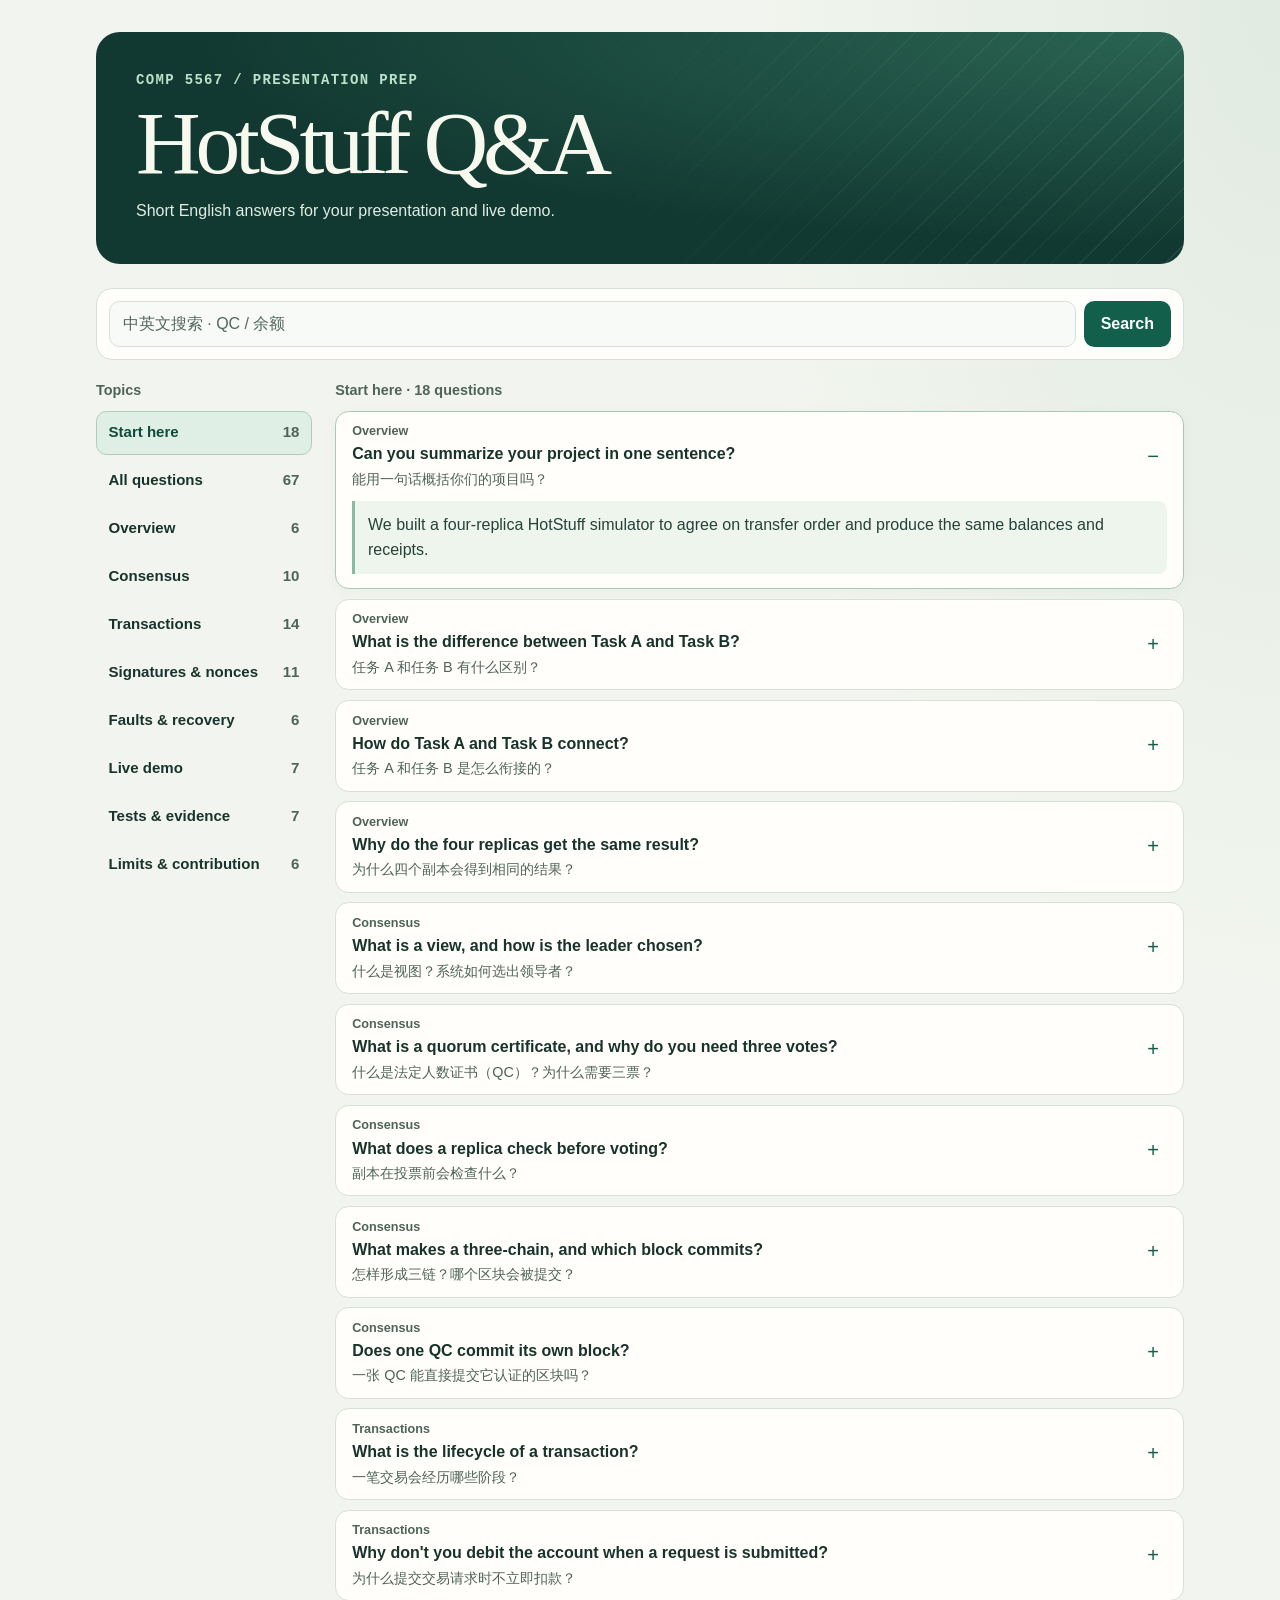
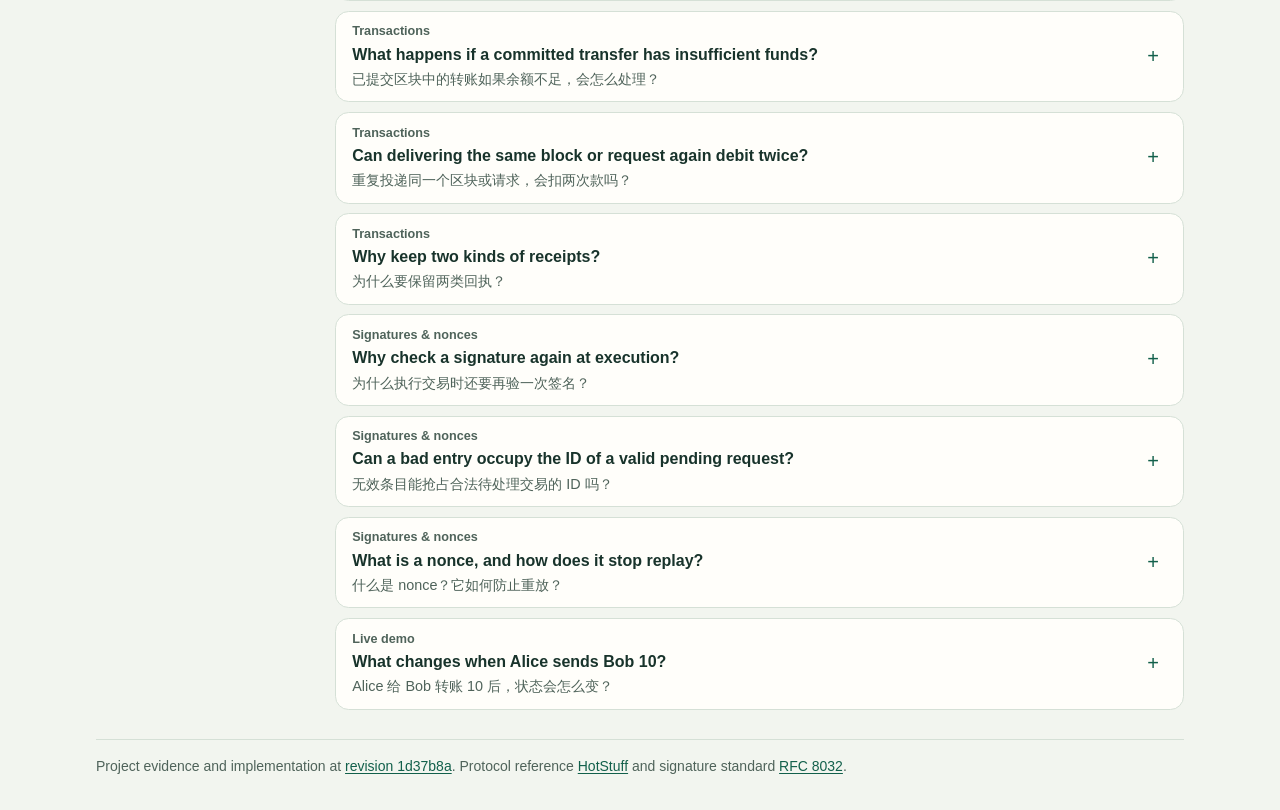
==== commit 299beb42: "Simplify spoken English answers for HotStuff Q&A" ====
--- a/index.html
+++ b/index.html
@@ -262,87 +262,87 @@
   <script>
     const groups = [
       { label: "Overview", items: [
-        ["Can you summarize your project in one sentence?", "能用一句话概括你们的项目吗？", "We built a four-replica HotStuff simulation that agrees on the order of transfers and executes them to produce consistent balances and receipts.", "overview introduction project summary 概述 项目", true],
-        ["What is the difference between Task A and Task B?", "任务 A 和任务 B 有什么区别？", "Task A agrees on the order of blocks and decides which ones are committed. Task B executes the transactions in those blocks and records the balances and receipts.", "roles architecture 分工 区别", true],
-        ["How do Task A and Task B connect?", "任务 A 和任务 B 是怎么衔接的？", "After a quorum certificate is formed, dispatch_qc calls receive_qc on each replica. It hands the newly committed block IDs to execute_committed and then finalizes the transaction pool.", "handoff integration form_qc Node 接口 衔接", true],
-        ["Why do the four replicas get the same result?", "为什么四个副本会得到相同的结果？", "They start with the same ledger and execute the same committed transactions in the same order. Each state machine uses deterministic rules without depending on a clock or random choices.", "replicated state machine determinism consistency agreement 一致性 确定性", true],
-        ["How is the simulator organized?", "模拟器的架构是怎样的？", "FastAPI and the dashboard expose the controls. HotStuffDemo runs the event queue. Each Node keeps its own consensus state and StateMachine. The whole simulation runs in one process.", "architecture layers coordinator frontend backend 结构 架构"],
-        ["Which parts came from the starter?", "哪些部分来自课程提供的起始代码？", "The starter supplied the framework, event queue, routes, dashboard and dispatch_qc. The project fills in the consensus and execution methods and adds signing, receipt display and verification tests.", "provided reused original files 教学模板"],
+        ["Can you summarize your project in one sentence?", "能用一句话概括你们的项目吗？", "We built a four-replica HotStuff simulator to agree on transfer order and produce the same balances and receipts.", "overview introduction project summary 概述 项目", true],
+        ["What is the difference between Task A and Task B?", "任务 A 和任务 B 有什么区别？", "Task A orders and commits blocks. Task B runs the transactions in those blocks and records the results.", "roles architecture 分工 区别", true],
+        ["How do Task A and Task B connect?", "任务 A 和任务 B 是怎么衔接的？", "Task A passes the committed block IDs to Task B. Task B runs the transactions in those blocks and clears finished requests from the pool.", "handoff integration form_qc Node 接口 衔接", true],
+        ["Why do the four replicas get the same result?", "为什么四个副本会得到相同的结果？", "All replicas start in the same state. They run the same transactions in the same order and follow the same rules.", "replicated state machine determinism consistency agreement 一致性 确定性", true],
+        ["How is the simulator organized?", "模拟器的架构是怎样的？", "FastAPI serves the dashboard. HotStuffDemo runs the event queue. Each replica has its own consensus and ledger state. They share one process.", "architecture layers coordinator frontend backend 结构 架构"],
+        ["Which parts came from the starter?", "哪些部分来自课程提供的起始代码？", "The starter gave us the event queue, API, dashboard and dispatch_qc. We added consensus logic, transaction execution, signing and tests.", "provided reused original files 教学模板"],
       ] },
       { label: "Consensus", items: [
-        ["What is a view, and how is the leader chosen?", "什么是视图？系统如何选出领导者？", "A view is one round of consensus. The simulator rotates the leader from Node 1 through Node 4 as the view increases. It preserves the replicas' voting history and locks.", "leader round robin rotation next_view enter_view 视图 换届", true],
-        ["How does the leader choose a parent block?", "领导者如何选择父区块？", "It uses the block certified by its HighQC. The proposal includes that parent certificate as evidence for why it extends that block.", "propose justification parent branch 父块 提案"],
-        ["What is a quorum certificate, and why do you need three votes?", "什么是法定人数证书（QC）？为什么需要三票？", "A QC records at least three distinct votes for the same block and view. Two sets of three among four replicas overlap in at least two identities. With at most one faulty replica, at least one identity in the overlap is correct.", "QC 3-of-4 majority BFT intersection 证书 法定人数", true],
-        ["What does a replica check before voting?", "副本在投票前会检查什么？", "It checks the current leader, current view and the registered QC for the parent. It can vote only once per view and only when the proposal extends its locked branch or cites a newer parent QC.", "vote can_vote safe node lock rule 安全投票", true],
-        ["What is the difference between HighQC and LockedQC?", "HighQC 和 LockedQC 有什么区别？", "HighQC is the highest valid certificate the replica has learned and helps choose a parent. LockedQC protects a branch during voting. A proposal on a different branch needs a parent certificate newer than the lock.", "highest lock locked branch 锁"],
-        ["What makes a three-chain, and which block commits?", "怎样形成三链？哪个区块会被提交？", "In our simulator, three directly linked blocks need QCs in consecutive views. When the third block gets its QC, the first block can commit together with any still-uncommitted ancestors, in ancestor-first order.", "A4 consecutive certify grandparent 三链 提交", true],
-        ["Does one QC commit its own block?", "一张 QC 能直接提交它认证的区块吗？", "A QC certifies that block. In a normal sequence, the QC for B2 leaves B1 uncommitted. The QC for B3 completes the three-chain and commits B1.", "certified versus committed one qc 认证 确认", true],
-        ["What happens if there is a gap between views?", "如果视图编号不连续，会发生什么？", "A view gap delays commitment because that chain is not consecutive. A later consecutive three-chain can still commit its oldest block and the earlier ancestors.", "timeout skipped view gap 连续 缺口"],
-        ["Why are empty blocks useful?", "为什么需要空块？", "They keep consensus moving when there are no new transactions. They can also help commit earlier blocks and let us test Task A separately.", "empty payload no transactions 空块"],
-        ["Can one node or two votes form a QC?", "一个节点或两张票能形成 QC 吗？", "The quorum remains three distinct valid voters. A leader cannot certify its own proposal alone, and repeated votes by one identity do not increase the count.", "quorum duplicate threshold 两票"],
+        ["What is a view, and how is the leader chosen?", "什么是视图？系统如何选出领导者？", "A view is one consensus round. Leadership rotates from Node 1 to Node 4 as the view number rises.", "leader round robin rotation next_view enter_view 视图 换届", true],
+        ["How does the leader choose a parent block?", "领导者如何选择父区块？", "The leader uses the block named in its HighQC. It includes that QC in the proposal.", "propose justification parent branch 父块 提案"],
+        ["What is a quorum certificate, and why do you need three votes?", "什么是法定人数证书（QC）？为什么需要三票？", "A QC needs votes from three different replicas for the same block and view. Any two groups of three share at least two replicas. With one fault, at least one shared replica is honest.", "QC 3-of-4 majority BFT intersection 证书 法定人数", true],
+        ["What does a replica check before voting?", "副本在投票前会检查什么？", "A replica checks the current leader and view. It checks the parent QC and votes at most once per view. The proposal must extend its locked branch or carry a QC newer than its lock.", "vote can_vote safe node lock rule 安全投票", true],
+        ["What is the difference between HighQC and LockedQC?", "HighQC 和 LockedQC 有什么区别？", "HighQC is the highest valid QC the replica knows. The leader uses it to pick a parent. LockedQC protects the branch the replica has locked.", "highest lock locked branch 锁"],
+        ["What makes a three-chain, and which block commits?", "怎样形成三链？哪个区块会被提交？", "Three linked blocks need QCs in consecutive views. The third QC commits the oldest block. Any uncommitted ancestors go first.", "A4 consecutive certify grandparent 三链 提交", true],
+        ["Does one QC commit its own block?", "一张 QC 能直接提交它认证的区块吗？", "No. A QC certifies its own block. In the demo, B3's QC completes the three-chain and commits B1.", "certified versus committed one qc 认证 确认", true],
+        ["What happens if there is a gap between views?", "如果视图编号不连续，会发生什么？", "A view gap delays commitment. A later three-chain with consecutive views can still commit earlier blocks.", "timeout skipped view gap 连续 缺口"],
+        ["Why are empty blocks useful?", "为什么需要空块？", "Empty blocks keep consensus moving without new transactions. They help commit earlier blocks and let us test Task A on its own.", "empty payload no transactions 空块"],
+        ["Can one node or two votes form a QC?", "一个节点或两张票能形成 QC 吗？", "No. A QC needs three valid votes from three different replicas.", "quorum duplicate threshold 两票"],
       ] },
       { label: "Transactions", items: [
-        ["What is the lifecycle of a transaction?", "一笔交易会经历哪些阶段？", "A signed request enters the mempool. The leader selects it for a proposal. After the block commits, the replicas execute the payload, store receipts and remove finalized requests from the pool.", "lifecycle transaction flow B1 B2 B3 B4 交易流程", true],
-        ["Why don't you debit the account when a request is submitted?", "为什么提交交易请求时不立即扣款？", "At submission we do not have a committed order. That order determines which payments can succeed when an account tries to spend more than its balance. We debit only during committed execution.", "admission pending mempool early double spending 扣款 入池", true],
-        ["What does submit validate?", "submit 会校验哪些内容？", "It checks that both accounts exist, the amount is a strict integer from one to one million, the nonce is a non-negative integer and the sender signature is valid. A new request also has to fit the sender's consecutive nonce queue.", "B1 submit validation invalid amount 准入 校验 金额"],
-        ["What is the mempool, and when does an item leave it?", "什么是交易池？交易什么时候会离开交易池？", "It is the shared pool of admitted requests that are still pending. Selecting a request for a block leaves it in the pool. An execution outcome with a terminal transaction receipt allows it to be removed.", "transaction pool packing finalize_transactions 清池 交易池"],
-        ["How do you choose transactions for a block?", "怎样为区块选择要打包的交易？", "We choose pending requests in insertion order up to the configured limit, five by default. We exclude authenticated IDs already on the chosen parent chain when they are still in flight or have a final receipt.", "B2 select_transactions ancestry packing FIFO 打包 父链"],
-        ["What happens to transactions in an abandoned proposal?", "废弃提案中的交易会怎样处理？", "They stay pending. A later leader can select them on a different branch, as long as that branch does not already contain them as eligible entries.", "fork orphan repropose abandoned branch 分叉 废弃"],
-        ["How do you stop uncommitted blocks from executing?", "如何防止执行未提交区块中的交易？", "Before any transfer runs, execute_committed verifies that every block is known and locally committed. It also checks the commit order and rejects a batch that skips an earlier nonempty block still waiting to execute.", "B3 gates prevalidation execute_committed atomic 未提交 顺序"],
-        ["Does atomic validation mean the whole block is rolled back if a transfer fails?", "原子校验是否意味着一笔转账失败时，区块会整体回滚？", "Atomic validation applies to the input list of block IDs. After that list passes, each transfer has its own execution result. An insufficient-funds failure leaves earlier successful transfers in place.", "all-or-nothing rollback batch atomic 原子性 回滚"],
-        ["What does StateMachine.apply do?", "StateMachine.apply 做了什么？", "It verifies identity, looks for a stored receipt and checks the nonce. It then checks the accounts, amount and funds. An eligible transfer updates balances and the nonce, and the execution result is recorded.", "apply debit credit ledger B3 B4 记账"],
-        ["What happens if a committed transfer has insufficient funds?", "已提交区块中的转账如果余额不足，会怎么处理？", "The balances stay the same and the transfer gets a rejected receipt. If the request is authenticated and its nonce matches, that nonce is consumed once and the finalized request leaves the pool.", "B3 B4 rejected balance failure insufficient 余额不足 失败", true],
-        ["Can delivering the same block or request again debit twice?", "重复投递同一个区块或请求，会扣两次款吗？", "Re-delivering an executed block returns the stored position results. At the transaction level, a valid repeated ID returns its existing receipt. Both layers prevent a second debit.", "B4 retries idempotent duplicate redelivery 幂等 重试", true],
-        ["Why keep two kinds of receipts?", "为什么要保留两类回执？", "The canonical receipt is keyed by transaction ID for final status and deduplication. The execution receipt records the outcome at a block and position. That lets us expose a rejected entry without assigning its result to a legitimate transaction ID.", "canonical execution_receipts position identity 两类回执 位置", true],
-        ["What does the batch limit control?", "批量上限控制什么？", "It is the maximum number of transactions in each new proposal. The default is five. The UI offers one, two and five, and the API accepts positive integers. Reset restores five.", "B5 configure_batch payload capacity 上限 批量"],
-        ["Why do you reject true as a batch limit?", "为什么不能把 true 用作批量上限？", "In Python, bool is a subclass of int. Requiring the actual int type prevents true from being accepted as one. Zero, negatives, fractions and strings are rejected too.", "B5 Python bool isinstance strict integer 布尔"],
+        ["What is the lifecycle of a transaction?", "一笔交易会经历哪些阶段？", "A signed request enters the mempool. The leader puts it in a block. After commit, replicas run it, save the receipt and remove it from the pool.", "lifecycle transaction flow B1 B2 B3 B4 交易流程", true],
+        ["Why don't you debit the account when a request is submitted?", "为什么提交交易请求时不立即扣款？", "We debit only after the block commits. The committed order decides which payments can use the available balance.", "admission pending mempool early double spending 扣款 入池", true],
+        ["What does submit validate?", "submit 会校验哪些内容？", "It checks both accounts and the sender's signature. The amount must be an integer from 1 to 1,000,000. The nonce must be a whole number starting at 0. New requests cannot leave gaps in the sender's queue.", "B1 submit validation invalid amount 准入 校验 金额"],
+        ["What is the mempool, and when does an item leave it?", "什么是交易池？交易什么时候会离开交易池？", "The mempool holds pending requests, even after they appear in a proposal. A request leaves when it gets a final receipt.", "transaction pool packing finalize_transactions 清池 交易池"],
+        ["How do you choose transactions for a block?", "怎样为区块选择要打包的交易？", "We take pending requests in arrival order, up to five by default. We skip valid requests already in uncommitted blocks on the parent chain. We also skip requests with a final receipt.", "B2 select_transactions ancestry packing FIFO 打包 父链"],
+        ["What happens to transactions in an abandoned proposal?", "废弃提案中的交易会怎样处理？", "They stay in the pool. A later leader can pick them for another branch that does not already include them.", "fork orphan repropose abandoned branch 分叉 废弃"],
+        ["How do you stop uncommitted blocks from executing?", "如何防止执行未提交区块中的交易？", "Before running any transfer, each replica checks the full block list. Every block must be known and committed locally. The list must follow commit order and include earlier unexecuted blocks with transactions.", "B3 gates prevalidation execute_committed atomic 未提交 顺序"],
+        ["Does atomic validation mean the whole block is rolled back if a transfer fails?", "原子校验是否意味着一笔转账失败时，区块会整体回滚？", "No. The atomic check applies to the list of blocks. Each transfer gets its own result. Earlier successful transfers stay in place.", "all-or-nothing rollback batch atomic 原子性 回滚"],
+        ["What does StateMachine.apply do?", "StateMachine.apply 做了什么？", "It checks the signature and ID. It returns a stored receipt for a valid retry. For a new request, it checks the nonce, accounts, amount and funds. Success updates both balances and advances the nonce. It records the result.", "apply debit credit ledger B3 B4 记账"],
+        ["What happens if a committed transfer has insufficient funds?", "已提交区块中的转账如果余额不足，会怎么处理？", "The balances stay the same. The transfer gets a rejected receipt and leaves the pool. If the signature is valid and the nonce matches, the nonce goes up by one.", "B3 B4 rejected balance failure insufficient 余额不足 失败", true],
+        ["Can delivering the same block or request again debit twice?", "重复投递同一个区块或请求，会扣两次款吗？", "No. A block replay returns saved results. A valid retry returns the original receipt after execution.", "B4 retries idempotent duplicate redelivery 幂等 重试", true],
+        ["Why keep two kinds of receipts?", "为什么要保留两类回执？", "A transaction receipt gives the final result by ID and prevents a second debit. An execution receipt records what happened at a specific spot in a block. A bad entry cannot replace a valid transaction's result.", "canonical execution_receipts position identity 两类回执 位置", true],
+        ["What does the batch limit control?", "批量上限控制什么？", "It caps the number of transactions in a new block. The default is five. The UI offers 1, 2 and 5. The API accepts any positive integer.", "B5 configure_batch payload capacity 上限 批量"],
+        ["Why do you reject true as a batch limit?", "为什么不能把 true 用作批量上限？", "Python treats true as a kind of integer. We require the actual int type, so true is rejected.", "B5 Python bool isinstance strict integer 布尔"],
       ] },
       { label: "Signatures & nonces", items: [
-        ["What is signed, and who signs it?", "交易签名覆盖哪些内容？由谁签名？", "The browser or command-line client signs the same canonical JSON with the sender's Ed25519 private key. That JSON includes the chain domain, sender, receiver, amount and nonce. The replica verifies with the sender's public key.", "B6 Ed25519 canonical payload web crypto CLI 签名 私钥 公钥"],
-        ["Why do you need canonical JSON and a chain domain?", "为什么需要规范化 JSON 和链域标识？", "Sorted keys and compact JSON make the signed bytes identical across clients and replicas. The chain field binds the signature to this project's domain, so changing the domain changes what is being verified.", "canonicalization sorted domain separation 规范化 域"],
-        ["How is the transaction ID calculated?", "交易 ID 是怎么计算的？", "It is Tx- followed by the first 24 hexadecimal digits of SHA-256 over the canonical payload. The ID is independent of the signature representation, so resending the same payload preserves its identity.", "stable ID hash digest identity signature case 哈希 身份"],
-        ["Why check a signature again at execution?", "为什么执行交易时还要再验一次签名？", "A replica executes what is inside the committed block. Verifying there checks that the payload still matches the signature and transaction ID, even if it was never accepted by the normal admission path.", "B6 verify twice defense in depth tamper 入池 执行 二次验签", true],
-        ["What if the amount changes or a different account signs?", "如果金额被修改，或者由其他账户签名，会怎样？", "Verification fails because the signed bytes or the expected public key no longer match. The request cannot enter the pool. If such an entry is encountered inside a committed block, it is rejected without consuming the sender's nonce.", "tampering wrong sender wrong key invalid signature 篡改 错签"],
-        ["Can a bad entry occupy the ID of a valid pending request?", "无效条目能抢占合法待处理交易的 ID 吗？", "The execution path checks the signature and recomputes the ID before looking up a receipt. Invalid entries get position-level failure results. They do not create a canonical receipt or remove the legitimate pending request.", "forged borrowed ID poisoning canonical failure 冒用 伪造 回执", true],
-        ["What is a nonce, and how does it stop replay?", "什么是 nonce？它如何防止重放？", "It is a per-sender sequence number starting at zero. A new execution must use the sender's current nonce. An identical signed retry gets back the existing identity or outcome, while a different request cannot reuse a consumed nonce.", "B6 replay prevention stale past nonce 防重放 序号", true],
-        ["Can future nonces be submitted?", "可以提前提交使用未来 nonce 的交易吗？", "Yes, if the pending requests cover all earlier nonces from the current execution nonce. If zero and one are pending, two can enter the queue. Three is rejected until two is present.", "gap contiguous pending nonce future 缺号 跳号 连续"],
-        ["Why does an authenticated failure consume a nonce?", "为什么通过身份验证的失败交易也会消耗 nonce？", "A valid request with the expected nonce has already taken its place in the committed order. Consuming it records a final outcome and lets later requests proceed. A wrong nonce or invalid signature consumes nothing.", "insufficient funds failure final nonce rejected 失败 消耗"],
-        ["What is the difference between Retry and Sign & submit?", "Retry 和 Sign & submit 有什么区别？", "Retry sends the exact same signed request, including its nonce, so it keeps the same ID. Sign and submit creates a new request using the next nonce available for that sender.", "retry button form new nonce 提交按钮 重试"],
-        ["Are transaction signatures the same as QC votes?", "交易签名和用于形成 QC 的共识投票是一回事吗？", "Transactions use Ed25519 signatures to verify sender authorization. Consensus QCs use node identities trusted by the simulator. They represent different kinds of evidence.", "consensus certificate threshold signature sender authentication 区别"],
+        ["What is signed, and who signs it?", "交易签名覆盖哪些内容？由谁签名？", "The browser or CLI signs with the sender's Ed25519 private key. It signs the chain domain, sender, receiver, amount and nonce. Replicas verify it with the sender's public key.", "B6 Ed25519 canonical payload web crypto CLI 签名 私钥 公钥"],
+        ["Why do you need canonical JSON and a chain domain?", "为什么需要规范化 JSON 和链域标识？", "Canonical JSON gives both sides the same bytes to sign or check. The chain field ties the signature to this project's domain.", "canonicalization sorted domain separation 规范化 域"],
+        ["How is the transaction ID calculated?", "交易 ID 是怎么计算的？", "We hash the canonical payload with SHA-256. The ID is Tx- plus the first 24 hex digits of the hash. The same payload keeps the same ID.", "stable ID hash digest identity signature case 哈希 身份"],
+        ["Why check a signature again at execution?", "为什么执行交易时还要再验一次签名？", "A committed block may contain an entry that never went through the mempool. We check its signature and ID before use.", "B6 verify twice defense in depth tamper 入池 执行 二次验签", true],
+        ["What if the amount changes or a different account signs?", "如果金额被修改，或者由其他账户签名，会怎样？", "The signature check fails. We reject the request at submission. If it appears in a committed block, it fails and leaves the nonce unchanged.", "tampering wrong sender wrong key invalid signature 篡改 错签"],
+        ["Can a bad entry occupy the ID of a valid pending request?", "无效条目能抢占合法待处理交易的 ID 吗？", "No. We check the signature and ID before looking up a receipt. A bad entry gets a failure receipt for its block position. The valid request stays in the pool.", "forged borrowed ID poisoning canonical failure 冒用 伪造 回执", true],
+        ["What is a nonce, and how does it stop replay?", "什么是 nonce？它如何防止重放？", "A nonce is a sender's counter, starting at 0. A new transfer needs the current nonce to execute. An exact retry returns the same ID or receipt. A different request cannot reuse an old nonce.", "B6 replay prevention stale past nonce 防重放 序号", true],
+        ["Can future nonces be submitted?", "可以提前提交使用未来 nonce 的交易吗？", "Yes, if the pending queue has no gaps. If 0 and 1 are pending, you can add 2. You have to add 2 before 3.", "gap contiguous pending nonce future 缺号 跳号 连续"],
+        ["Why does an authenticated failure consume a nonce?", "为什么通过身份验证的失败交易也会消耗 nonce？", "The committed request has a final result. Advancing the nonce lets the next request run. A bad signature or wrong nonce leaves the counter unchanged.", "insufficient funds failure final nonce rejected 失败 消耗"],
+        ["What is the difference between Retry and Sign & submit?", "Retry 和 Sign & submit 有什么区别？", "Retry resends the same signed request and keeps the ID. Sign & submit creates a new request with the next available nonce.", "retry button form new nonce 提交按钮 重试"],
+        ["Are transaction signatures the same as QC votes?", "交易签名和用于形成 QC 的共识投票是一回事吗？", "Ed25519 signatures prove who authorized a transfer. QC votes come from node IDs trusted by the simulator.", "consensus certificate threshold signature sender authentication 区别"],
       ] },
       { label: "Faults & recovery", items: [
-        ["What happens when the leader crashes?", "领导者崩溃后会发生什么？", "The simulated timeout moves the system to a new view and rotates the leader. Three available replicas can continue making QCs. The crashed replica stays frozen until recovery.", "A6 timeout pacemaker failover 领导者 崩溃 超时"],
-        ["What if only two replicas can vote?", "如果只有两个副本能投票，会发生什么？", "They cannot reach the quorum of three. The simulator may advance views, but it cannot certify new blocks with only two votes. We keep the safety threshold fixed.", "stall availability safety liveness 两节点 停滞"],
-        ["How does a crashed replica catch up?", "崩溃的副本恢复后如何追上其他副本？", "It copies committed history and application state from a live peer. That includes balances, nonces and receipts. Recovery also preserves voting history and retains a higher locally justified lock or QC.", "A6 recover catch up sync receipts 恢复 同步"],
-        ["What is equivocation, and how is it handled?", "什么是同一视图中的冲突提案？系统怎么处理？", "A leader equivocates when it proposes conflicting blocks in the same view. Correct replicas can vote at most once in that view, and a QC requires three matching votes. That prevents both conflicting blocks from getting QCs under the one-fault model.", "A7 byzantine conflicting proposals double proposal 拜占庭 双提案"],
-        ["What is checked when evidence is malformed?", "系统如何检查格式错误或内容无效的共识证据？", "The system checks that votes come from distinct trusted identities and match the proposal's block and view. It also checks that certificates refer to the right blocks and views. Invalid evidence cannot advance the corresponding certificate or lock state.", "A7 invalid QC duplicate vote certificate malformed 非法 重复投票"],
-        ["What is the difference between safety and liveness here?", "在这个项目中，安全性和活性有什么区别？", "Safety means correct replicas do not commit conflicting histories. Liveness means they keep making progress under the required conditions. With only two eligible voters, we see a stall while the quorum rule still protects safety.", "progress agreement fault tolerance 安全性 活性"],
+        ["What happens when the leader crashes?", "领导者崩溃后会发生什么？", "A timeout starts a new view with a new leader. Three live replicas can still form a QC. The crashed replica waits for recovery.", "A6 timeout pacemaker failover 领导者 崩溃 超时"],
+        ["What if only two replicas can vote?", "如果只有两个副本能投票，会发生什么？", "Two votes are too few for a QC. Views can still change, but new blocks cannot get certified.", "stall availability safety liveness 两节点 停滞"],
+        ["How does a crashed replica catch up?", "崩溃的副本恢复后如何追上其他副本？", "It copies the committed chain, balances, nonces and receipts from a live peer. It keeps its voting history and any higher valid QC or lock.", "A6 recover catch up sync receipts 恢复 同步"],
+        ["What is equivocation, and how is it handled?", "什么是同一视图中的冲突提案？系统怎么处理？", "It means the leader proposes conflicting blocks in the same view. Honest replicas vote at most once per view. With one fault and three votes per QC, at most one block gets a QC.", "A7 byzantine conflicting proposals double proposal 拜占庭 双提案"],
+        ["What is checked when evidence is malformed?", "系统如何检查格式错误或内容无效的共识证据？", "We check the voter IDs, block and view. A QC needs distinct trusted voters for the same block and view. Invalid evidence cannot update the QC or lock.", "A7 invalid QC duplicate vote certificate malformed 非法 重复投票"],
+        ["What is the difference between safety and liveness here?", "在这个项目中，安全性和活性有什么区别？", "Safety means correct replicas never commit conflicting histories. Liveness means they make progress under the right conditions. With two voters, progress stalls because the quorum is three.", "progress agreement fault tolerance 安全性 活性"],
       ] },
       { label: "Live demo", items: [
-        ["How would you demonstrate Task A on screen?", "如何在界面上演示任务 A？", "I would reset, then use Next Step to show the leader's proposal, the individual votes and the QC. I would keep stepping until the first block becomes committed and point to the committed chain.", "dashboard preview step 操作 现场 共识"],
-        ["What changes when Alice sends Bob 10?", "Alice 给 Bob 转账 10 后，状态会怎么变？", "Both start at 100. While it is pending, they still have 100 each and Alice's nonce is zero. Once the block commits, Alice has 90, Bob has 110, Charlie stays at 100, and Alice's nonce becomes one.", "example worked balance 90 110 success 成功 示例", true],
-        ["Which failure case would you show live?", "你会现场演示哪个失败场景？", "After Alice sends 10, I would submit another transfer of 101 with her next nonce. It enters the pool, then execution rejects it for insufficient funds. Alice stays at 90, her nonce becomes two and the request leaves the pool.", "demo rejection 101 insufficient funds 余额不足 现场"],
-        ["What happens in the two transfers of 80 example?", "连续两笔金额为 80 的转账，结果会怎样？", "Starting at 100, Alice pays Bob 80 first and has 20 left. The next payment of 80 to Charlie is rejected. The final balances are 20, 180 and 100, and Alice's nonce is two.", "slides walkthrough 80 20 180 failed PPT 样例"],
-        ["Why might a submitted transfer appear to do nothing?", "为什么提交了转账，看起来却没有任何变化？", "It may still be pending or its block may only be certified. I would check that the simulator is running, then look for the block's committed status and its transaction receipt.", "troubleshoot start pause pending why balance no change 卡住"],
-        ["How would you show idempotency on the dashboard?", "怎样在界面上演示幂等性？", "I would retry the same signed request before commit and point out that there is still one pending ID. Then I would retry after execution and show that the receipt, balances and nonce remain unchanged.", "retry demo validate twice 界面 重试 幂等"],
-        ["What does Live nodes agree mean?", "Live nodes agree 表示什么？", "The dashboard compares the committed chain, balances, nonces and both sets of receipts across live replicas. A crashed replica is excluded until it comes back online.", "consistent indicator status agreement 一致 状态"],
+        ["How would you demonstrate Task A on screen?", "如何在界面上演示任务 A？", "I reset the demo and use Next Step to show the proposal, votes and QC. I keep stepping until the first block commits.", "dashboard preview step 操作 现场 共识"],
+        ["What changes when Alice sends Bob 10?", "Alice 给 Bob 转账 10 后，状态会怎么变？", "While it is pending, all balances stay at 100 and Alice's nonce stays at 0. After commit, Alice has 90, Bob has 110 and Charlie has 100. Alice's nonce becomes 1.", "example worked balance 90 110 success 成功 示例", true],
+        ["Which failure case would you show live?", "你会现场演示哪个失败场景？", "After Alice pays 10, I submit a transfer of 101. It enters the pool, then fails at execution for insufficient funds. Alice stays at 90 and her nonce becomes 2.", "demo rejection 101 insufficient funds 余额不足 现场"],
+        ["What happens in the two transfers of 80 example?", "连续两笔金额为 80 的转账，结果会怎样？", "Alice starts with 100 and pays Bob 80. The second payment of 80 to Charlie fails. Alice has 20, Bob has 180 and Charlie has 100. Alice's nonce becomes 2.", "slides walkthrough 80 20 180 failed PPT 样例"],
+        ["Why might a submitted transfer appear to do nothing?", "为什么提交了转账，看起来却没有任何变化？", "The transfer may still be pending. Its block may have a QC and still be waiting to commit. I check that the demo is running, then look for the receipt.", "troubleshoot start pause pending why balance no change 卡住"],
+        ["How would you show idempotency on the dashboard?", "怎样在界面上演示幂等性？", "I retry before commit and show one pending ID. I retry after execution and show the same receipt, balances and nonce.", "retry demo validate twice 界面 重试 幂等"],
+        ["What does Live nodes agree mean?", "Live nodes agree 表示什么？", "The live replicas have the same committed chain, balances, nonces and receipts. The dashboard compares only replicas that are online.", "consistent indicator status agreement 一致 状态"],
       ] },
       { label: "Tests & evidence", items: [
-        ["What are your test results?", "测试结果怎么样？", "The full run on the report's revision passed 100 tests in tests and 41 in extensions_tests, for a total of 141. Those suites include integration checks and cover the recovery, Byzantine, batching and signing extensions.", "counts 141 100 41 test results 测试数量"],
-        ["Why do the slides and report have different test counts?", "为什么幻灯片和报告里的测试数量不同？", "The slides show an earlier Task B snapshot with 29 core and 23 extension tests. The archived Task B logs show 29 and 24 after an additional extension test. The report records 100 and 41 for the merged project, so I cite the run that matches the version I am discussing.", "29 23 24 discrepancy PPT old slides 测试数字 不一致"],
-        ["How did you test that balances change only after commitment?", "如何验证余额只在区块提交后才变化？", "An integration test submits Alice to Bob for 10. It checks that she still has 100 after the second QC. When the third QC commits the first block, it checks the new balances and agreement across replicas.", "test_integration A3 A4 B3 before after 认证 提交"],
-        ["Did you test Task B apart from Task A?", "有没有独立于任务 A 测试任务 B？", "Yes. Isolated tests use a committed-history fixture to check execution rules directly. Integration tests go through the actual event queue and dispatch_qc to verify that consensus triggers execution.", "unit integration fixture isolated tests 隔离 集成"],
-        ["How did you test batch sizes?", "怎样验证不同的批量大小？", "We ran seven one-unit transfers with limits one, two and five, checked every block against the limit, and checked the seven final receipts. All three runs ended with balances of 93, 107 and 100.", "test_batch seven 7 batching 93 107 批量测试"],
-        ["How did you verify retries and signature checks?", "如何验证重试行为和签名检查？", "The tests cover retries before and after commit, altered payloads, wrong keys and changed transaction IDs. They also check that a valid request can still execute after an invalid entry claims the same ID.", "test_security security boundaries signatures replay 安全测试"],
-        ["Did passing the tests prove the whole protocol correct?", "通过测试能证明整个协议正确吗？", "The tests show the expected results for the cases we exercised, including delivery orders, crashes and invalid requests. We did not formally verify all schedules or benchmark a real distributed deployment.", "proof beyond coverage test limitations formal 证明"],
+        ["What are your test results?", "测试结果怎么样？", "The report's run passed 141 tests. That is 100 core tests and 41 extension tests.", "counts 141 100 41 test results 测试数量"],
+        ["Why do the slides and report have different test counts?", "为什么幻灯片和报告里的测试数量不同？", "They cover different versions. The Task B slides show 29 core and 23 extension tests. The later Task B logs show 29 and 24. The report covers the merged project with 100 and 41.", "29 23 24 discrepancy PPT old slides 测试数字 不一致"],
+        ["How did you test that balances change only after commitment?", "如何验证余额只在区块提交后才变化？", "We submitted a transfer of 10 from Alice to Bob. After the second QC, Alice still had 100. The third QC committed the first block. Alice's balance fell to 90, and all replicas agreed.", "test_integration A3 A4 B3 before after 认证 提交"],
+        ["Did you test Task B apart from Task A?", "有没有独立于任务 A 测试任务 B？", "Yes. Unit tests used blocks already marked as committed. Integration tests used the real event queue to check that consensus triggers execution.", "unit integration fixture isolated tests 隔离 集成"],
+        ["How did you test batch sizes?", "怎样验证不同的批量大小？", "We ran seven transfers of 1 with limits of 1, 2 and 5. We checked each block size and all seven receipts. Each run ended at 93, 107 and 100.", "test_batch seven 7 batching 93 107 批量测试"],
+        ["How did you verify retries and signature checks?", "如何验证重试行为和签名检查？", "We retried requests before and after commit. We tested changed payloads, wrong keys and changed IDs. We checked that a bad entry cannot block a valid request with the same ID.", "test_security security boundaries signatures replay 安全测试"],
+        ["Did passing the tests prove the whole protocol correct?", "通过测试能证明整个协议正确吗？", "No. The tests check specific cases, such as crashes and message order. A formal proof would need to cover all allowed cases.", "proof beyond coverage test limitations formal 证明"],
       ] },
       { label: "Limits & contribution", items: [
-        ["Is this running on four physical machines?", "系统是在四台物理机器上运行的吗？", "The four replicas run in one process. The event queue simulates messages and timeout ticks, so we can reproduce specific schedules and inspect each step.", "simulation networking one process network P2P 单进程 四台"],
-        ["What happens if the whole process restarts?", "如果整个进程重启，会发生什么？", "The simulation returns to genesis. Its ledger, receipts, nonces and voting history are in memory. Recovery of an individual node works while a live peer still has the state.", "durability persistent storage process restart 重启 持久化"],
-        ["Are the classroom keys safe for real accounts?", "课堂测试密钥能安全地用于真实账户吗？", "The keys are public test fixtures so that the browser and CLI can reproduce the same signatures. Real accounts would need private key storage, authenticated registration and a deployment-specific signing domain.", "security fixture production key management 教学密钥"],
-        ["What would you improve for a real deployment?", "如果要实际部署，你会改进哪些地方？", "I would start by running the replicas in separate processes and persisting votes, locks and committed state. Then I would add independently verifiable certificates and test network delays and partitions.", "limitation future work production scalability threshold 实际部署 改进"],
-        ["Did you measure throughput or latency?", "你们测过吞吐量或延迟吗？", "We ran correctness checks and used the dashboard to observe protocol events. We did not measure production throughput or network latency. The dashboard's step interval is for the demo.", "performance TPS benchmark timing 性能 延迟"],
-        ["Which part did you personally work on?", "你个人负责了项目的哪一部分？", "Use your own work here. A short answer is: “I worked on [function or feature]. I tested [specific scenario], which showed [actual result]. My evidence is [commit or file].”", "contribution individual responsibility AI role commits 个人贡献 分工"],
+        ["Is this running on four physical machines?", "系统是在四台物理机器上运行的吗？", "All four replicas run in one process. An event queue simulates messages and timeouts.", "simulation networking one process network P2P 单进程 四台"],
+        ["What happens if the whole process restarts?", "如果整个进程重启，会发生什么？", "It resets to the genesis block. The ledger, nonces, receipts and voting history are all stored in memory. A single replica can recover from a live peer.", "durability persistent storage process restart 重启 持久化"],
+        ["Are the classroom keys safe for real accounts?", "课堂测试密钥能安全地用于真实账户吗？", "The classroom keys are public and for testing only. Real accounts need keys that stay private and a separate signing domain.", "security fixture production key management 教学密钥"],
+        ["What would you improve for a real deployment?", "如果要实际部署，你会改进哪些地方？", "I would run replicas in separate processes and save their state to disk. I would add verifiable QCs and test network delays and splits.", "limitation future work production scalability threshold 实际部署 改进"],
+        ["Did you measure throughput or latency?", "你们测过吞吐量或延迟吗？", "We tested correctness. We did not measure throughput or network latency. The dashboard's step interval is for the demo.", "performance TPS benchmark timing 性能 延迟"],
+        ["Which part did you personally work on?", "你个人负责了项目的哪一部分？", "I worked on [feature]. I tested [scenario]. The result was [result]. You can see it in [commit or file].", "contribution individual responsibility AI role commits 个人贡献 分工"],
       ] },
     ];
 
